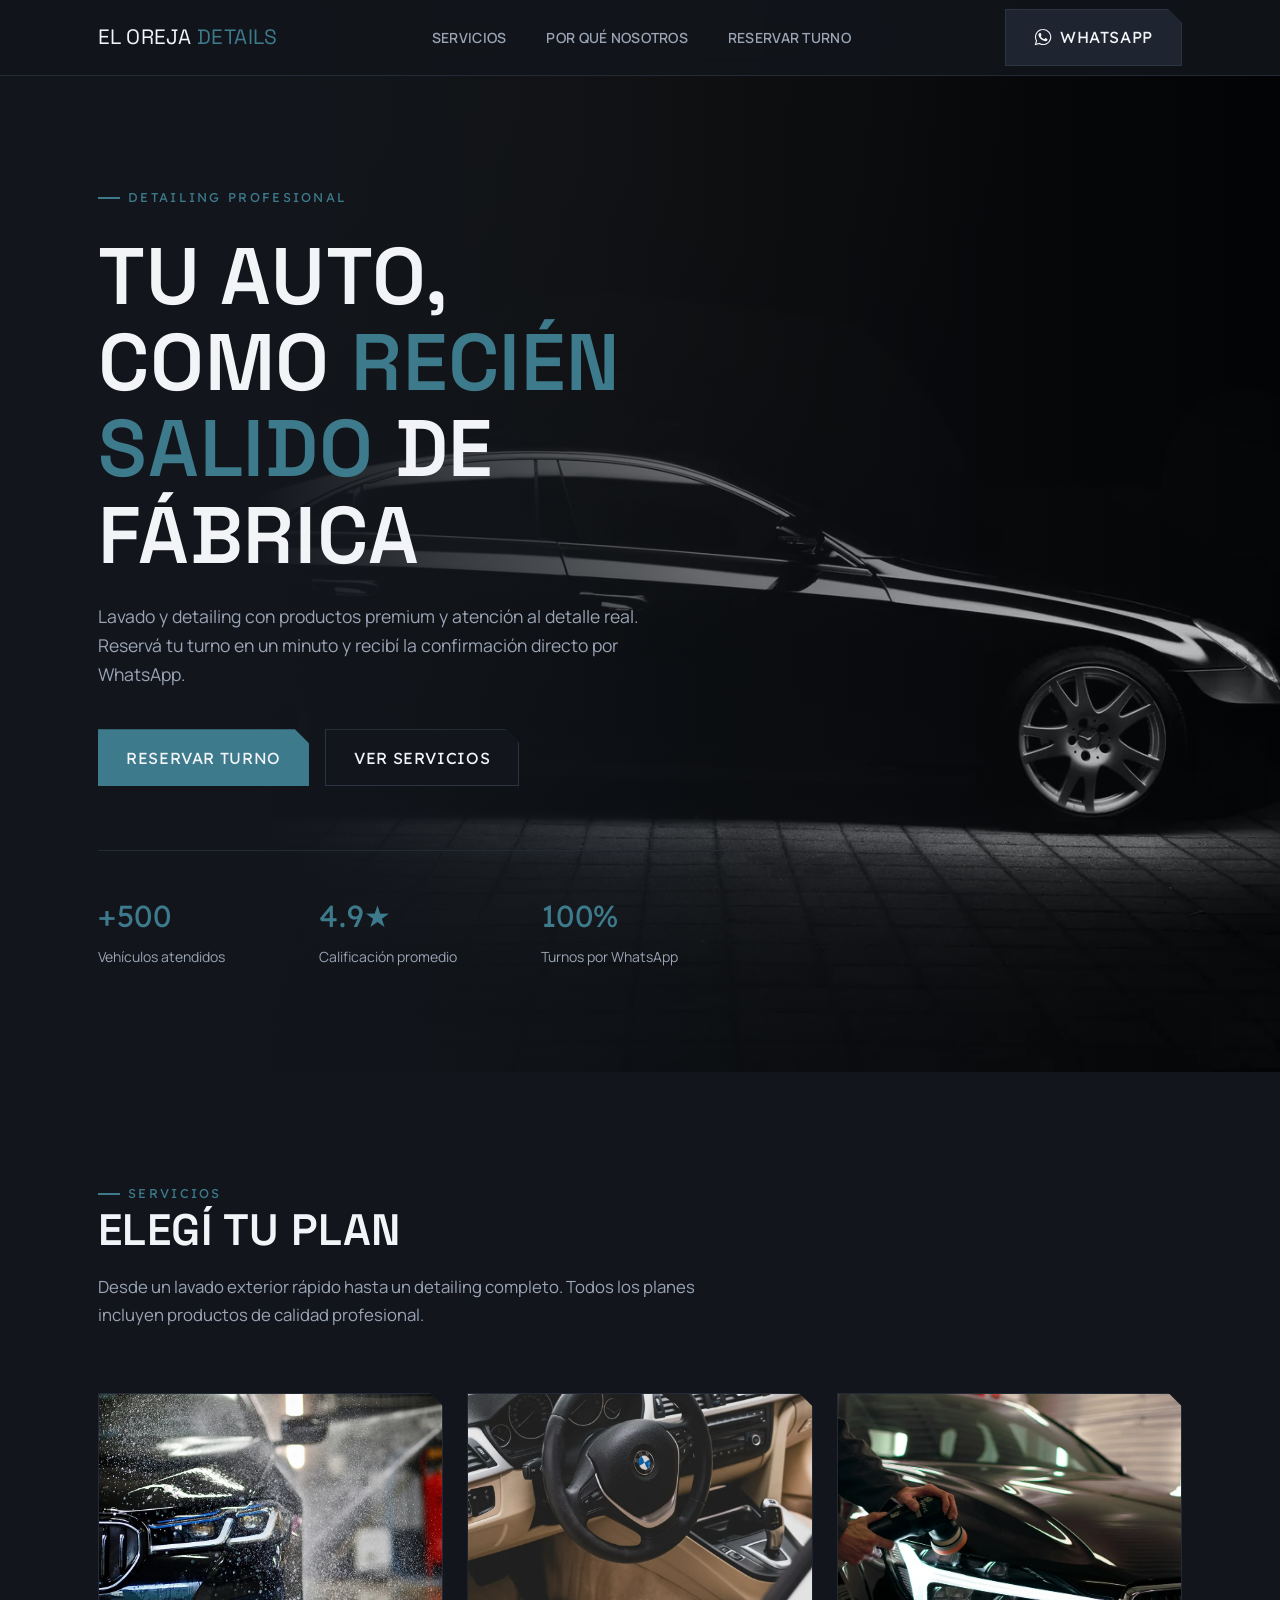
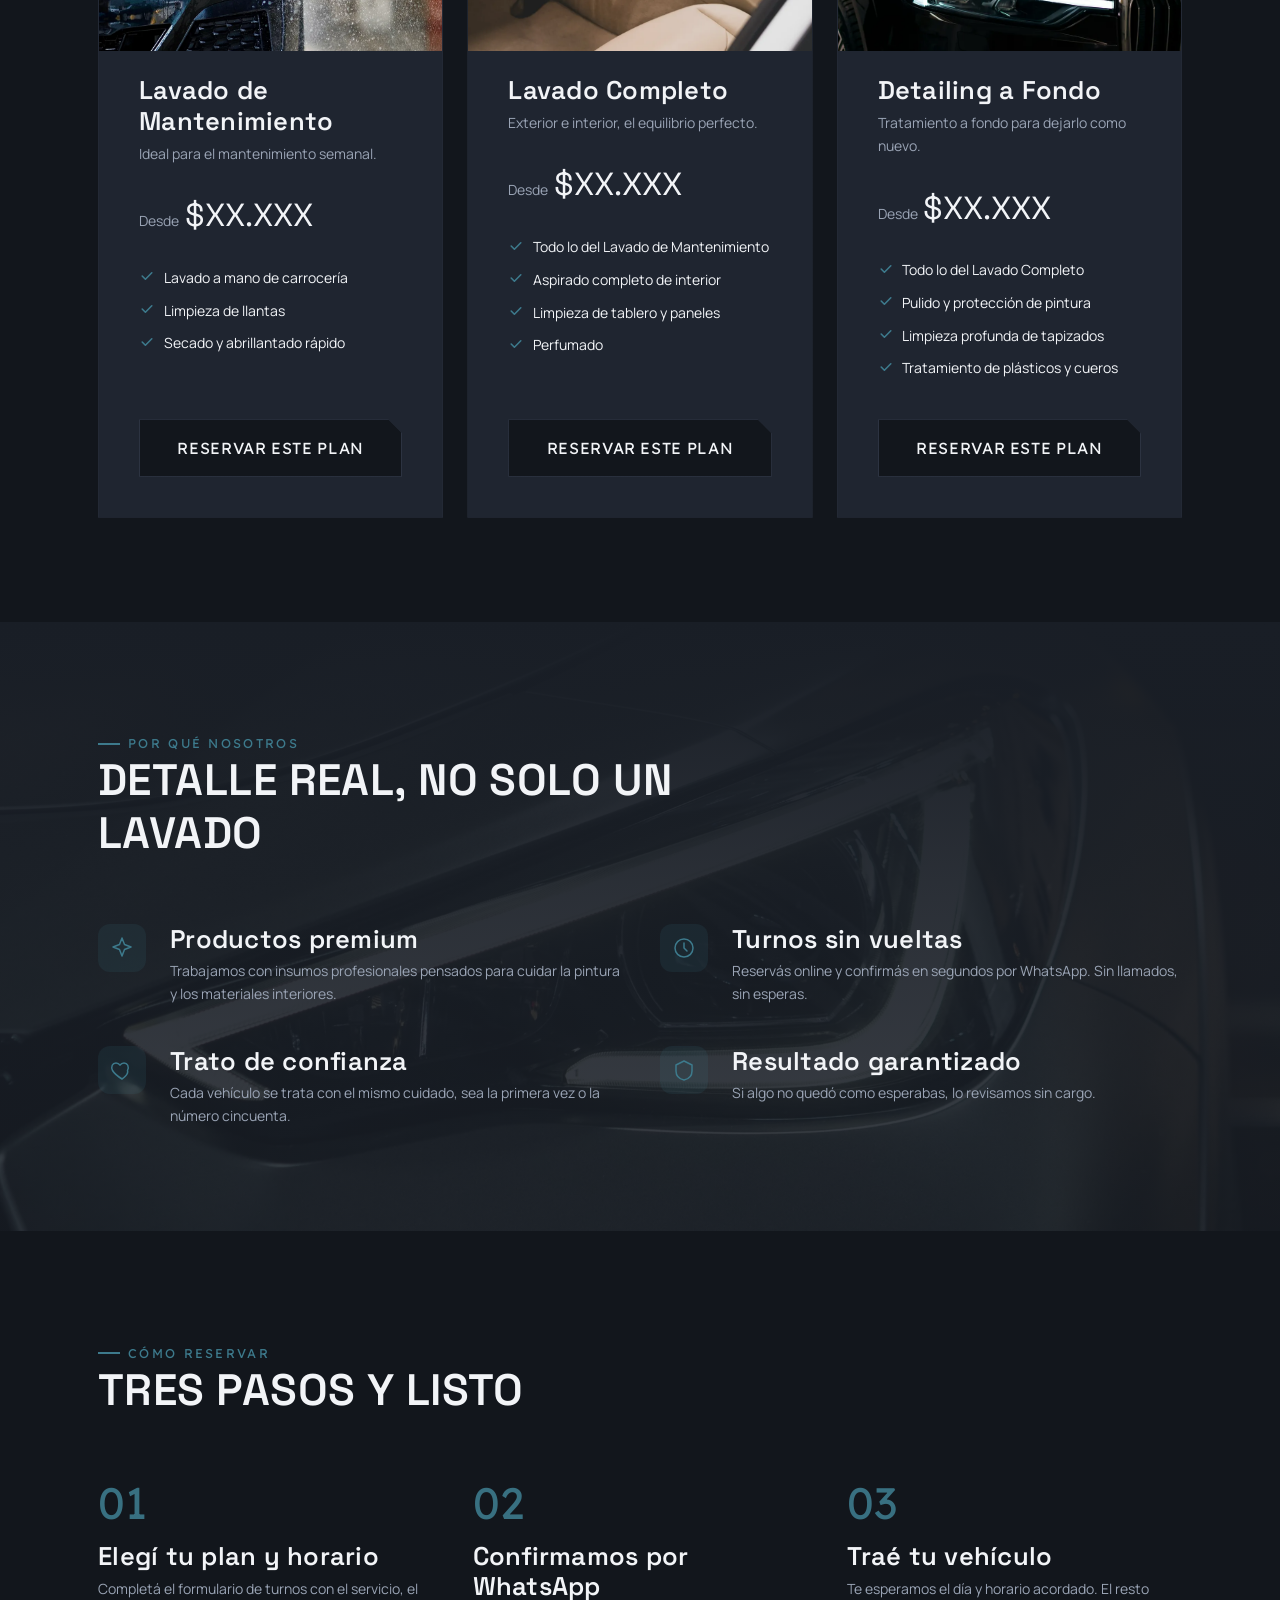
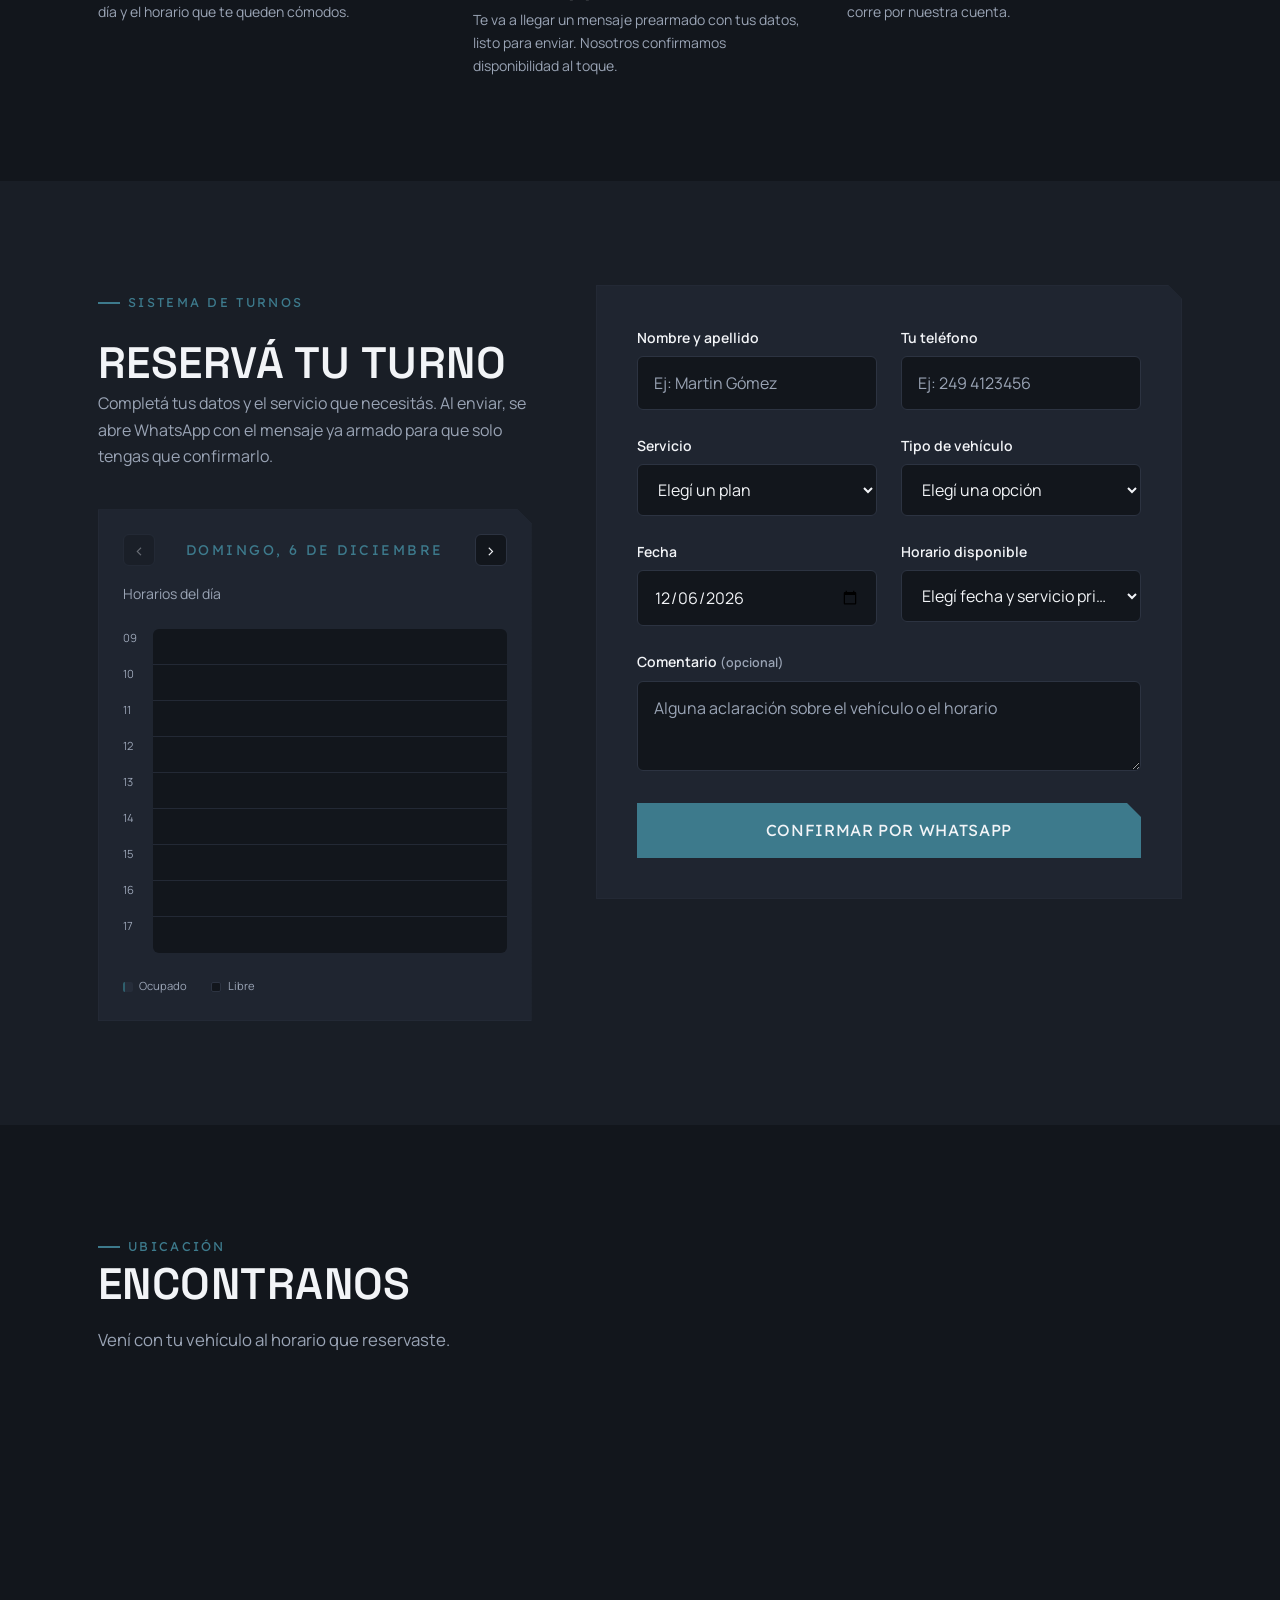
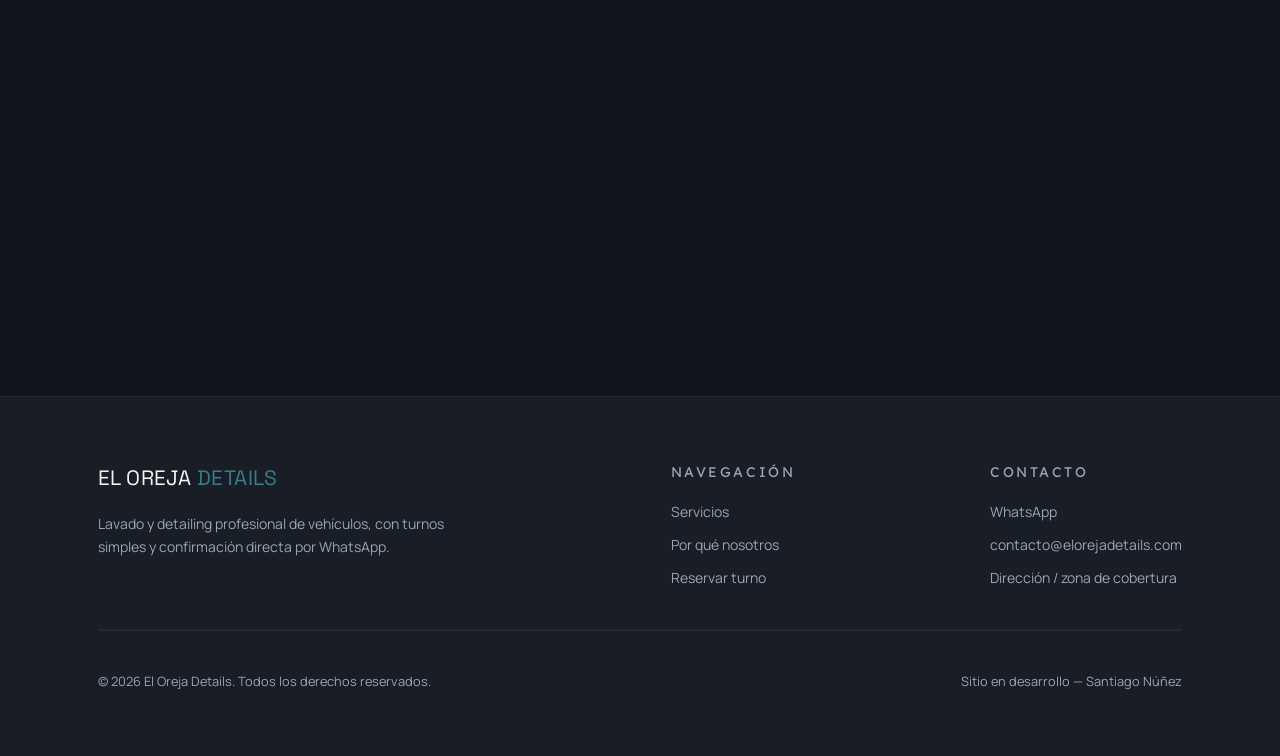
==== index.html @ 9436cc12 "Imágenes de WebP redimensionadas (15 MB -> 544 KB) y carga diferida" ====
<!DOCTYPE html>
<html lang="es-AR">
<head>
  <meta charset="UTF-8" />
  <meta name="viewport" content="width=device-width, initial-scale=1.0" />
  <title>El Oreja Details | Detailing y lavado de vehículos</title>
  <meta name="description" content="Lavado y detailing profesional de vehículos. Reservá tu turno online y confirmalo al instante por WhatsApp." />

  <!-- Tipografías: Space Grotesk (títulos), Manrope (texto) y Lexend (botones, etiquetas y números).
       Si las cambio, también tengo que actualizar las variables --font-* en css/01-variables.css -->
  <link rel="preconnect" href="https://fonts.googleapis.com" />
  <link rel="preconnect" href="https://fonts.gstatic.com" crossorigin />
  <link href="https://fonts.googleapis.com/css2?family=Space+Grotesk:wght@500;600;700&family=Manrope:wght@400;500;700;800&family=Lexend:wght@500;600;700&display=swap" rel="stylesheet" />
  <!--
    HOJAS DE ESTILO
    Cargadas en orden: variables -> reset -> base -> componentes ->
    secciones (en el mismo orden en que aparecen en el body) -> utilities.
    Si agregás una sección nueva, sumá su archivo antes de utilities.css.
  -->
  <link rel="stylesheet" href="css/01-variables.css" />
  <link rel="stylesheet" href="css/02-reset.css" />
  <link rel="stylesheet" href="css/03-base.css" />
  <link rel="stylesheet" href="css/04-components.css" />
  <link rel="stylesheet" href="css/05-header.css" />
  <link rel="stylesheet" href="css/06-hero.css" />
  <link rel="stylesheet" href="css/07-servicios.css" />
  <link rel="stylesheet" href="css/08-porque-nosotros.css" />
  <link rel="stylesheet" href="css/09-como-reservar.css" />
  <link rel="stylesheet" href="css/10-turnos.css" />
  <link rel="stylesheet" href="css/11-productos.css" />
  <link rel="stylesheet" href="css/12-footer.css" />
  <link rel="stylesheet" href="css/13-utilities.css" />
  <link rel="stylesheet" href="css/14-location.css" />
  <link rel="stylesheet" href="css/15-day-schedule.css">
</head>
<body>

  <!-- ======================= HEADER ======================= -->
  <header class="header">
    <div class="container header__inner">
      <a href="#" class="logo" aria-label="El Oreja Details, inicio">
        <span>EL OREJA</span><span class="logo__mark">DETAILS</span>
      </a>

      <nav class="nav" aria-label="Navegación principal">
        <ul class="nav__list">
          <li><a class="nav__link" href="#servicios">Servicios</a></li>
          <li><a class="nav__link" href="#porque-nosotros">Por qué nosotros</a></li>
          <li><a class="nav__link" href="#turnos">Reservar turno</a></li>
        </ul>
      </nav>

      <div class="header__actions">
        <!-- TODO: reemplazar 5490000000000 por el número real de WhatsApp del cliente, sin espacios ni signos -->
        <a class="btn btn--whatsapp" href="https://wa.me/5490000000000" target="_blank" rel="noopener">
          <svg viewBox="0 0 24 24" fill="none" aria-hidden="true"><path d="M17.5 14.4c-.3-.1-1.7-.8-2-1-.3-.1-.5-.1-.7.1-.2.3-.7 1-.9 1.2-.2.2-.3.2-.6.1-.3-.1-1.3-.5-2.4-1.5-.9-.8-1.5-1.8-1.7-2.1-.2-.3 0-.5.1-.6.1-.1.3-.3.4-.5.1-.1.2-.3.3-.4.1-.2 0-.4 0-.5-.1-.1-.7-1.6-.9-2.2-.2-.5-.5-.5-.7-.5h-.6c-.2 0-.5.1-.8.4-.3.3-1 1-1 2.4s1.1 2.8 1.2 3c.1.2 2.1 3.2 5.1 4.5.7.3 1.3.5 1.7.6.7.2 1.4.2 1.9.1.6-.1 1.7-.7 1.9-1.3.2-.7.2-1.2.2-1.3-.1-.1-.3-.2-.6-.3z" fill="currentColor"/><path d="M12 2a10 10 0 0 0-8.6 15L2 22l5.2-1.4A10 10 0 1 0 12 2z" stroke="currentColor" stroke-width="1.5"/></svg>
          <span class="btn__label">WhatsApp</span>
        </a>
      </div>
    </div>
  </header>

  <main>

    <!-- ======================= HERO ======================= -->
    <section class="hero">
      <img src="img/img-hero-2.webp" alt="" class="hero__bg" aria-hidden="true" fetchpriority="high" />
      <div class="hero__overlay" aria-hidden="true"></div>
      <div class="hero__sheen" aria-hidden="true"></div>
      <div class="container hero__inner">
        <div class="hero__content">
          <span class="eyebrow">Detailing profesional</span>
          <h1 class="hero__title">Tu auto,<br />como <span class="hero__title-accent">recién salido</span> de fábrica</h1>
          <p class="hero__subtitle">
            Lavado y detailing con productos premium y atención al detalle real.
            Reservá tu turno en un minuto y recibí la confirmación directo por WhatsApp.
          </p>
          <div class="hero__ctas">
            <a href="#turnos" class="btn btn--primary">Reservar turno</a>
            <a href="#servicios" class="btn btn--ghost">Ver servicios</a>
          </div>

          <div class="hero__stats">
            <div>
              <div class="hero__stat-value">+500</div>
              <div class="hero__stat-label">Vehículos atendidos</div>
            </div>
            <div>
              <div class="hero__stat-value">4.9★</div>
              <div class="hero__stat-label">Calificación promedio</div>
            </div>
            <div>
              <div class="hero__stat-value">100%</div>
              <div class="hero__stat-label">Turnos por WhatsApp</div>
            </div>
          </div>
        </div>
      </div>
    </section>

    <!-- ======================= SERVICIOS / PLANES ======================= -->
    <section id="servicios" class="section">
      <div class="container">
        <div class="section-header">
          <span class="eyebrow">Servicios</span>
          <h2>Elegí tu plan</h2>
          <p>Desde un lavado exterior rápido hasta un detailing completo. Todos los planes incluyen productos de calidad profesional.</p>
        </div>

        <div class="plans">

          <article class="card plan-card">
            <div class="plan-card__image">
            <img src="img/lavado-de-mantenimiento-2.webp" alt="Auto siendo lavado con hidrolavadora" loading="lazy" decoding="async" />
            </div>
            <h3 class="plan-card__name">Lavado de Mantenimiento</h3>
            <p class="plan-card__desc">Ideal para el mantenimiento semanal.</p>
            <div class="plan-card__price">
              <span class="plan-card__price-from">Desde</span>
              <span class="plan-card__price-value">$XX.XXX</span>
            </div>
            <ul class="plan-card__features">
              <li><svg viewBox="0 0 20 20" fill="none" aria-hidden="true"><path d="M4 10l4 4 8-8" stroke="currentColor" stroke-width="2" stroke-linecap="round" stroke-linejoin="round"/></svg>Lavado a mano de carrocería</li>
              <li><svg viewBox="0 0 20 20" fill="none" aria-hidden="true"><path d="M4 10l4 4 8-8" stroke="currentColor" stroke-width="2" stroke-linecap="round" stroke-linejoin="round"/></svg>Limpieza de llantas</li>
              <li><svg viewBox="0 0 20 20" fill="none" aria-hidden="true"><path d="M4 10l4 4 8-8" stroke="currentColor" stroke-width="2" stroke-linecap="round" stroke-linejoin="round"/></svg>Secado y abrillantado rápido</li>
            </ul>
            <a href="#turnos" class="btn btn--ghost btn--block">Reservar este plan</a>
          </article>

          <article class="card plan-card">
            <div class="plan-card__image">
            <img src="img/lavado-completo-2.webp" alt="Interior del vehículo limpio, volante y tablero" loading="lazy" decoding="async" />
            </div>
            <h3 class="plan-card__name">Lavado Completo</h3>
            <p class="plan-card__desc">Exterior e interior, el equilibrio perfecto.</p>
            <div class="plan-card__price">
              <span class="plan-card__price-from">Desde</span>
              <span class="plan-card__price-value">$XX.XXX</span>
            </div>
            <ul class="plan-card__features">
              <li><svg viewBox="0 0 20 20" fill="none" aria-hidden="true"><path d="M4 10l4 4 8-8" stroke="currentColor" stroke-width="2" stroke-linecap="round" stroke-linejoin="round"/></svg>Todo lo del Lavado de Mantenimiento</li>
              <li><svg viewBox="0 0 20 20" fill="none" aria-hidden="true"><path d="M4 10l4 4 8-8" stroke="currentColor" stroke-width="2" stroke-linecap="round" stroke-linejoin="round"/></svg>Aspirado completo de interior</li>
              <li><svg viewBox="0 0 20 20" fill="none" aria-hidden="true"><path d="M4 10l4 4 8-8" stroke="currentColor" stroke-width="2" stroke-linecap="round" stroke-linejoin="round"/></svg>Limpieza de tablero y paneles</li>
              <li><svg viewBox="0 0 20 20" fill="none" aria-hidden="true"><path d="M4 10l4 4 8-8" stroke="currentColor" stroke-width="2" stroke-linecap="round" stroke-linejoin="round"/></svg>Perfumado</li>
            </ul>
            <a href="#turnos" class="btn btn--ghost btn--block">Reservar este plan</a>
          </article>

          <article class="card plan-card">
            <div class="plan-card__image">
            <img src="img/lavado-a-fondo.webp" alt="Pulido profesional de faro y carrocería" loading="lazy" decoding="async" />            
            </div>
            <h3 class="plan-card__name">Detailing a Fondo</h3>
            <p class="plan-card__desc">Tratamiento a fondo para dejarlo como nuevo.</p>
            <div class="plan-card__price">
              <span class="plan-card__price-from">Desde</span>
              <span class="plan-card__price-value">$XX.XXX</span>
            </div>
            <ul class="plan-card__features">
              <li><svg viewBox="0 0 20 20" fill="none" aria-hidden="true"><path d="M4 10l4 4 8-8" stroke="currentColor" stroke-width="2" stroke-linecap="round" stroke-linejoin="round"/></svg>Todo lo del Lavado Completo</li>
              <li><svg viewBox="0 0 20 20" fill="none" aria-hidden="true"><path d="M4 10l4 4 8-8" stroke="currentColor" stroke-width="2" stroke-linecap="round" stroke-linejoin="round"/></svg>Pulido y protección de pintura</li>
              <li><svg viewBox="0 0 20 20" fill="none" aria-hidden="true"><path d="M4 10l4 4 8-8" stroke="currentColor" stroke-width="2" stroke-linecap="round" stroke-linejoin="round"/></svg>Limpieza profunda de tapizados</li>
              <li><svg viewBox="0 0 20 20" fill="none" aria-hidden="true"><path d="M4 10l4 4 8-8" stroke="currentColor" stroke-width="2" stroke-linecap="round" stroke-linejoin="round"/></svg>Tratamiento de plásticos y cueros</li>
            </ul>
            <a href="#turnos" class="btn btn--ghost btn--block">Reservar este plan</a>
          </article>

        </div>
      </div>
    </section>

    <!-- ======================= POR QUÉ NOSOTROS ======================= -->
    <section id="porque-nosotros" class="section section-bg-alt">
      <img src="img/faro-detalle.webp" alt="" class="why__bg" aria-hidden="true" loading="lazy" decoding="async" />
      <div class="why__overlay" aria-hidden="true"></div>
      <div class="container">
        <div class="section-header">
          <span class="eyebrow">Por qué nosotros</span>
          <h2>Detalle real, no solo un lavado</h2>
        </div>

        <div class="why">
          <div class="why-item">
            <div class="why-item__icon">
              <svg viewBox="0 0 24 24" fill="none" aria-hidden="true"><path d="M12 2l2.5 6.5L21 11l-6.5 2.5L12 20l-2.5-6.5L3 11l6.5-2.5L12 2z" stroke="currentColor" stroke-width="1.5" stroke-linejoin="round"/></svg>
            </div>
            <div>
              <h3 class="why-item__title">Productos premium</h3>
              <p class="why-item__desc">Trabajamos con insumos profesionales pensados para cuidar la pintura y los materiales interiores.</p>
            </div>
          </div>

          <div class="why-item">
            <div class="why-item__icon">
              <svg viewBox="0 0 24 24" fill="none" aria-hidden="true"><circle cx="12" cy="12" r="9" stroke="currentColor" stroke-width="1.5"/><path d="M12 7v5l3 3" stroke="currentColor" stroke-width="1.5" stroke-linecap="round"/></svg>
            </div>
            <div>
              <h3 class="why-item__title">Turnos sin vueltas</h3>
              <p class="why-item__desc">Reservás online y confirmás en segundos por WhatsApp. Sin llamados, sin esperas.</p>
            </div>
          </div>

          <div class="why-item">
            <div class="why-item__icon">
              <svg viewBox="0 0 24 24" fill="none" aria-hidden="true"><path d="M12 21s-7-4.35-9.5-8.5C.7 8.6 2.4 5 6 5c2 0 3.3 1.1 4 2.2C10.7 6.1 12 5 14 5c3.6 0 5.3 3.6 3.5 7.5C19 16.65 12 21 12 21z" stroke="currentColor" stroke-width="1.5" stroke-linejoin="round"/></svg>
            </div>
            <div>
              <h3 class="why-item__title">Trato de confianza</h3>
              <p class="why-item__desc">Cada vehículo se trata con el mismo cuidado, sea la primera vez o la número cincuenta.</p>
            </div>
          </div>

          <div class="why-item">
            <div class="why-item__icon">
              <svg viewBox="0 0 24 24" fill="none" aria-hidden="true"><path d="M4 7l8-4 8 4v6c0 5-3.5 8-8 9-4.5-1-8-4-8-9V7z" stroke="currentColor" stroke-width="1.5" stroke-linejoin="round"/></svg>
            </div>
            <div>
              <h3 class="why-item__title">Resultado garantizado</h3>
              <p class="why-item__desc">Si algo no quedó como esperabas, lo revisamos sin cargo.</p>
            </div>
          </div>
        </div>
      </div>
    </section>

    <!-- ======================= CÓMO RESERVAR ======================= -->
    <section class="section">
      <div class="container">
        <div class="section-header">
          <span class="eyebrow">Cómo reservar</span>
          <h2>Tres pasos y listo</h2>
        </div>

        <div class="steps">
          <div class="step">
            <div class="step__number">01</div>
            <h3 class="step__title">Elegí tu plan y horario</h3>
            <p class="step__desc">Completá el formulario de turnos con el servicio, el día y el horario que te queden cómodos.</p>
          </div>
          <div class="step">
            <div class="step__number">02</div>
            <h3 class="step__title">Confirmamos por WhatsApp</h3>
            <p class="step__desc">Te va a llegar un mensaje prearmado con tus datos, listo para enviar. Nosotros confirmamos disponibilidad al toque.</p>
          </div>
          <div class="step">
            <div class="step__number">03</div>
            <h3 class="step__title">Traé tu vehículo</h3>
            <p class="step__desc">Te esperamos el día y horario acordado. El resto corre por nuestra cuenta.</p>
          </div>
        </div>
      </div>
    </section>

    <!-- ======================= SISTEMA DE TURNOS ======================= -->
    <section id="turnos" class="section section-bg-alt">
      <div class="container booking">

        <div class="booking__intro">
          <span class="eyebrow">Sistema de turnos</span>
          <h2>Reservá tu turno</h2>
          <p>Completá tus datos y el servicio que necesitás. Al enviar, se abre WhatsApp con el mensaje ya armado para que solo tengas que confirmarlo.</p>

          <div class="day-schedule">
            <div class="day-schedule__header">
              <button type="button" class="day-schedule__nav" id="diaAnterior" aria-label="Día anterior"><</button>
              <span class="day-schedule__date" id="diaLabel">Elegí una fecha</span>
              <button type="button" class="day-schedule__nav" id="diaSiguiente" aria-label="Día siguiente">></button>
            </div>
            <p class="day-schedule__subtitle">Horarios del día</p>
            <div class="day-schedule__timeline">
              <div class="day-schedule__hours" id="horasLabels"></div>
              <div class="day-schedule__track" id="turnosTrack"></div>
            </div>
            <div class="day-schedule__legend">
              <span><i class="day-schedule__swatch day-schedule__swatch--busy"></i>Ocupado</span>
              <span><i class="day-schedule__swatch day-schedule__swatch--free"></i>Libre</span>
            </div>
          </div>
        </div>

        <!--
          FORMULARIO DE RESERVA
          La lógica está en js/turnos.js: cuando se envía, freno el submit normal,
          mando los datos al backend (POST /turnos) y, si sale bien, oculto el
          formulario y muestro el panel de "¡Turno reservado!" con el link de WhatsApp.
          Los horarios del <select> los cargo del backend según la fecha y el servicio.
          Ojo: las validaciones de acá (required, pattern) son solo una ayuda para el
          usuario; las que valen de verdad están en el backend.
        -->
        <form class="card booking-form" action="#" method="get">
          <div class="booking-form__row">
            <div class="field">
              <label for="nombre">Nombre y apellido</label>
              <input 
                type="text" 
                id="nombre" 
                name="nombre" 
                placeholder="Ej: Martin Gómez" 
                required />
            </div>
            <div class="field">
              <label for="telefono">Tu teléfono</label>
              <input
                type="tel"
                id="telefono"
                name="telefono"
                placeholder="Ej: 249 4123456"
                pattern="[0-9 ]{6,15}"
                title="Solo números (podés incluir espacios), entre 6 y 15 dígitos"
                required
                />
            </div>
          </div>

          <div class="booking-form__row">
            <div class="field">
              <label for="servicio">Servicio</label>
              <select id="servicio" name="servicio" required>
                <option value="" selected disabled>Elegí un plan</option>
                <option value="Lavado de Mantenimiento">Lavado de Mantenimiento</option>
                <option value="Lavado Completo">Lavado Completo</option>
                <option value="Detailing a Fondo">Detailing a Fondo</option>
              </select>
            </div>
            <div class="field">
              <label for="vehiculo">Tipo de vehículo</label>
              <select id="vehiculo" name="vehiculo" required>
                <option value="" selected disabled>Elegí una opción</option>
                <option value="Auto">Auto</option>
                <option value="Camioneta / SUV">Camioneta / SUV</option>
                <option value="Moto">Moto</option>
              </select>
            </div>
          </div>

          <div class="booking-form__row">
            <div class="field">
              <label for="fecha">Fecha</label>
              <input type="date" id="fecha" name="fecha" required />
            </div>
            <div class="field">
              <label for="hora">Horario disponible</label>
              <select name="hora" id="hora" required>
                <option value="" selected disabled>Elegí fecha y servicio primero</option>
              </select>
            </div>
          </div>

          <div class="field">
            <label for="comentario">Comentario <span class="hint">(opcional)</span></label>
            <textarea id="comentario" name="comentario" maxlength="300" placeholder="Alguna aclaración sobre el vehículo o el horario"></textarea>
          </div>

          <!-- Mensaje de error del formulario (lo muestra js/turnos.js). role="alert": los lectores de pantalla lo anuncian -->
          <p class="booking-form__error" id="formError" role="alert" hidden></p>

          <button type="submit" class="btn btn--primary btn--block booking-form__submit">
            Confirmar por WhatsApp
          </button>
        </form>

        <!-- Panel que reemplaza al formulario después de reservar (se muestra desde js/turnos.js) -->
        <div class="card booking-exito" id="reservaExito" hidden>
          <h3 class="booking-exito__titulo" id="reservaExitoTitulo" tabindex="-1">¡Turno reservado!</h3>
          <p class="booking-exito__resumen" id="reservaResumen"></p>
          <p>Último paso: enviá el mensaje por WhatsApp. Ahí también te queda guardado el link para ver o cancelar tu turno.</p>
          <div class="booking-exito__acciones">
            <a href="#" class="btn btn--primary btn--block" id="btnIrWhatsapp">Enviar por WhatsApp</a>
            <a href="#" class="btn btn--ghost btn--block" id="btnVerTurno" target="_blank" rel="noopener">Ver o cancelar mi turno</a>
          </div>
          <button type="button" class="booking-exito__otro" id="btnOtroTurno">Reservar otro turno</button>
        </div>

      </div>
    </section>

    <!-- ======================= UBICACIÓN ======================= -->
    <section class="section location">
      <div class="container">
        <div class="section-header">
          <span class="eyebrow">Ubicación</span>
          <h2>Encontranos</h2>
          <p>Vení con tu vehículo al horario que reservaste.</p>
        </div>

        <div class="location__map">
          <!-- TODO: reemplazar por la dirección real del lavadero de Santi -->
          <iframe
            src="https://www.google.com/maps?q=Tandil,Buenos+Aires,Argentina&output=embed"
            width="100%"
            height="100%"
            style="border:0;"
            allowfullscreen=""
            loading="lazy"
            referrerpolicy="no-referrer-when-downgrade"
            title="Ubicación de El Oreja Details"
          ></iframe>
        </div>
      </div>
    </section>
    <!-- ======================= PRODUCTOS (A FUTURO) =======================
    Sección lista para activar cuando se sume la venta de productos.
    Para habilitarla: descomentar el bloque de abajo y agregar su link a
    css/11-productos.css en el <head> (ya está creado y listo).

    <section id="productos" class="section">
      <div class="container">
        <div class="section-header">
          <span class="eyebrow">Productos</span>
          <h2>Llevate el cuidado a casa</h2>
          <p>Productos de detailing profesional para mantener tu vehículo entre visita y visita.</p>
        </div>
        <div class="products">
          <article class="card product-card">
            <div class="product-card__image">Imagen del producto</div>
            <h3 class="product-card__name">Nombre del producto</h3>
            <p class="product-card__price">$X.XXX</p>
          </article>
        </div>
      </div>
    </section>

  </main>

  <!-- ======================= FOOTER ======================= -->
  <footer class="footer">
    <div class="container">
      <div class="footer__top">
        <div class="footer__brand">
          <div class="logo"><span>EL OREJA</span><span class="logo__mark">DETAILS</span></div>
          <p>Lavado y detailing profesional de vehículos, con turnos simples y confirmación directa por WhatsApp.</p>
        </div>

        <div>
          <div class="footer__col-title">Navegación</div>
          <div class="footer__links">
            <a href="#servicios">Servicios</a>
            <a href="#porque-nosotros">Por qué nosotros</a>
            <a href="#turnos">Reservar turno</a>
          </div>
        </div>

        <div>
          <div class="footer__col-title">Contacto</div>
          <div class="footer__links">
            <!-- TODO: completar con los datos reales del cliente -->
            <a href="https://wa.me/5490000000000" target="_blank" rel="noopener">WhatsApp</a>
            <a href="mailto:contacto@elorejadetails.com">contacto@elorejadetails.com</a>
            <a href="#">Dirección / zona de cobertura</a>
          </div>
        </div>
      </div>

      <hr class="divider" />

      <div class="footer__bottom">
        <span>&copy; 2026 El Oreja Details. Todos los derechos reservados.</span>
        <span>Sitio en desarrollo — Santiago Núñez</span>
      </div>
    </div>
  </footer>

    <script src="js/turnos.js"></script>

</body>
</html>
---- css/01-variables.css ----
/* ==========================================================================
   VARIABLES.CSS
   Design tokens del sitio. Todo el color, tipografía y espaciado sale de acá.
   ¿Llegó la paleta / logo del cliente? Reemplazá los valores de esta sección
   "COLORES" y el resto del sitio se actualiza solo. No hace falta tocar
   ningún otro archivo.
   ========================================================================== */

:root {

  /* --------------------------------------------------------------------
     COLORES
     Paleta provisoria "taller nocturno": grafito oscuro + ámbar (luz de
     trabajo del detailer). Reemplazar por la paleta real del cliente.
     -------------------------------------------------------------------- */

  /* Fondos */
  --color-bg: #12161c;             /* fondo principal */
  --color-bg-alt: #191e26;         /* fondo de secciones alternadas */
  --color-surface: #1f2530;        /* tarjetas, formulario */
  --color-surface-hover: #262d3a;

  /* Bordes y líneas */
  --color-border: #2c3341;
  --color-border-soft: #232935;

  /* Texto */
  --color-text: #f2f4f7;           /* texto principal sobre fondo oscuro */
  --color-text-muted: #9aa4b5;     /* texto secundario */
  --color-text-on-accent: #f2f4f7; /* texto claro sobre el nuevo acento azulado */

    /* Acento (color de marca provisorio — el protagonista) */
  --color-accent: #3d7a8c;
  --color-accent-hover: #4f97ab;
  --color-accent-dim: #2f5f6d;
  --color-accent-soft: rgba(61, 122, 140, 0.12);
  --color-accent-soft-strong: rgba(61, 122, 140, 0.22);

  /* Utilidad */
  --color-success: #4caf6d;
  --color-error: #e5806f;
  --color-error-soft: rgba(229, 128, 111, 0.1);
  --color-focus: #6fb8ff;

  /* --------------------------------------------------------------------
     TIPOGRAFÍA
     Display: condensada, con carácter de chapa automotriz (títulos).
     Body: sans humanista, legible en texto largo.
     Utility: para etiquetas / números / "eyebrows".
     -------------------------------------------------------------------- */
  --font-display: 'Space Grotesk', 'Arial Narrow', sans-serif;
  --font-body: 'Manrope', -apple-system, BlinkMacSystemFont, sans-serif;
  --font-utility: 'Lexend', var(--font-display);

  --fs-hero: clamp(2.6rem, 6vw + 1rem, 5rem);
  --fs-h2: clamp(1.9rem, 3vw + 1rem, 2.75rem);
  --fs-h3: clamp(1.25rem, 1.2vw + 1rem, 1.6rem);
  --fs-body: 1rem;
  --fs-small: 0.875rem;
  --fs-eyebrow: 0.8rem;

  --lh-tight: 1.08;
  --lh-heading: 1.2;
  --lh-body: 1.65;

  --ls-eyebrow: 0.18em;
  --ls-display: 0.01em;

  /* --------------------------------------------------------------------
     ESPACIADO / LAYOUT
     -------------------------------------------------------------------- */
  --space-xs: 0.5rem;
  --space-sm: 1rem;
  --space-md: 1.5rem;
  --space-lg: 2.5rem;
  --space-xl: 4rem;
  --space-2xl: 6.5rem;

  --content-width: 1180px;
  --content-padding: clamp(1.25rem, 4vw, 3rem);

  --radius-sm: 6px;
  --radius-md: 12px;
  --radius-lg: 20px;
  --radius-pill: 999px;
  --clip-chamfer: polygon(0 0, calc(100% - 14px) 0, 100% 14px, 100% 100%, 0 100%);

  /* --------------------------------------------------------------------
     EFECTOS
     -------------------------------------------------------------------- */
  --shadow-sm: 0 2px 8px rgba(0, 0, 0, 0.25);
  --shadow-md: 0 12px 32px rgba(0, 0, 0, 0.35);
  --shadow-accent: 0 8px 24px rgba(61, 122, 140, 0.25);
  
  --transition-fast: 160ms ease;
  --transition-base: 260ms ease;

  --header-height: 76px;
}
---- css/03-base.css ----
/* ==========================================================================
   BASE.CSS
   Estilos base de tipografía y elementos comunes (aplican a todo el sitio).
   ========================================================================== */

body {
  background-color: var(--color-bg);
  color: var(--color-text);
  font-family: var(--font-body);
  font-size: var(--fs-body);
  line-height: var(--lh-body);
  -webkit-font-smoothing: antialiased;
}

h1,
h2,
h3,
h4 {
  font-family: var(--font-display);
  font-weight: 600;
  line-height: var(--lh-heading);
  letter-spacing: var(--ls-display);
  color: var(--color-text);
}

h1 {
  font-size: var(--fs-hero);
  line-height: var(--lh-tight);
  text-transform: uppercase;
}

h2 {
  font-size: var(--fs-h2);
  text-transform: uppercase;
}

h3 {
  font-size: var(--fs-h3);
}

p {
  color: var(--color-text-muted);
}

strong {
  color: var(--color-text);
  font-weight: 700;
}

/* Etiqueta corta en mayúsculas que antecede a los títulos de sección
   (ej. "SERVICIOS" arriba de "Elegí tu plan"). Usa la fuente utility. */
.eyebrow {
  display: inline-flex;
  align-items: center;
  gap: var(--space-xs);
  font-family: var(--font-utility);
  font-size: var(--fs-eyebrow);
  letter-spacing: var(--ls-eyebrow);
  color: var(--color-accent);
  text-transform: uppercase;
}

.eyebrow::before {
  content: '';
  width: 22px;
  height: 2px;
  background: var(--color-accent);
  display: inline-block;
}

/* Contenedor centrado, ancho máximo consistente en todas las secciones */
.container {
  width: 100%;
  max-width: var(--content-width);
  margin-inline: auto;
  padding-inline: var(--content-padding);
}

/* Ritmo vertical estándar entre secciones */
.section {
  padding-block: var(--space-2xl);
}

.section-bg-alt {
  background-color: var(--color-bg-alt);
}

.section-header {
  max-width: 640px;
  margin-bottom: var(--space-xl);
}

.section-header p {
  margin-top: var(--space-sm);
  font-size: 1.05rem;
}
---- css/04-components.css ----
/* ==========================================================================
   COMPONENTS.CSS
   Piezas reutilizables en varias secciones: botones, tarjetas, badges,
   campos de formulario. Si el proyecto crece, los nuevos componentes
   genéricos van acá (no en el CSS de una sección puntual).
   ========================================================================== */

/* ---------- Botones ---------- */

.btn {
  display: inline-flex;
  align-items: center;
  justify-content: center;
  gap: var(--space-xs);
  padding: 0.9rem 1.75rem;
  clip-path: var(--clip-chamfer);
  font-family: var(--font-utility);
  font-size: 1rem;
  letter-spacing: 0.04em;
  text-transform: uppercase;
  white-space: nowrap;
  transition: transform var(--transition-fast), box-shadow var(--transition-fast),
    background-color var(--transition-fast), border-color var(--transition-fast);
}

.btn:active {
  transform: translateY(1px);
}

.btn--primary {
  background-color: var(--color-accent);
  color: var(--color-text-on-accent);
}

.btn--primary:hover {
  background-color: var(--color-accent-hover);
}

.btn--ghost {
  background:
    linear-gradient(var(--color-bg), var(--color-bg)) padding-box,
    linear-gradient(var(--color-border), var(--color-border)) border-box;
  color: var(--color-text);
  border: 1px solid transparent;
}

.btn--ghost:hover {
  background:
    linear-gradient(var(--color-bg), var(--color-bg)) padding-box,
    linear-gradient(var(--color-accent), var(--color-accent)) border-box;
  color: var(--color-accent);
}

.btn--block {
  width: 100%;
}

.btn--whatsapp {
  background:
    linear-gradient(var(--color-surface), var(--color-surface)) padding-box,
    linear-gradient(var(--color-border), var(--color-border)) border-box;
  color: var(--color-text);
  border: 1px solid transparent;
}

.btn--whatsapp:hover {
  background:
    linear-gradient(var(--color-surface), var(--color-surface)) padding-box,
    linear-gradient(var(--color-accent), var(--color-accent)) border-box;
}

.btn--whatsapp svg {
  width: 18px;
  height: 18px;
  flex-shrink: 0;
}

/* ---------- Tarjeta base ---------- */

.card {
  background:
    linear-gradient(var(--color-surface), var(--color-surface)) padding-box,
    linear-gradient(var(--color-border-soft), var(--color-border-soft)) border-box;
  border: 1px solid transparent;
  clip-path: var(--clip-chamfer);
  padding: var(--space-lg);
  transition: background var(--transition-base);
}

/* ---------- Badge / chip pequeño ---------- */

.badge {
  display: inline-flex;
  align-items: center;
  gap: 0.4rem;
  padding: 0.35rem 0.8rem;
  border-radius: var(--radius-pill);
  background-color: var(--color-accent-soft);
  color: var(--color-accent);
  font-size: var(--fs-small);
  font-weight: 600;
}

/* ---------- Campos de formulario ---------- */

.field {
  display: flex;
  flex-direction: column;
  gap: 0.45rem;
  min-width: 0;
}

.field label {
  font-size: var(--fs-small);
  font-weight: 600;
  color: var(--color-text);
}

.field .hint {
  font-size: 0.78rem;
  color: var(--color-text-muted);
}

.field input,
.field select,
.field textarea {
  background-color: var(--color-bg);
  border: 1px solid var(--color-border);
  border-radius: var(--radius-sm);
  padding: 0.8rem 1rem;
  color: var(--color-text);
  transition: border-color var(--transition-fast);
}

.field select {
  white-space: nowrap;
  overflow: hidden;
  text-overflow: ellipsis;
}

.field input::placeholder,
.field textarea::placeholder {
  color: var(--color-text-muted);
}

.field input:hover,
.field select:hover,
.field textarea:hover {
  border-color: var(--color-accent-dim);
}

.field input:focus,
.field select:focus,
.field textarea:focus {
  border-color: var(--color-accent);
}

.field textarea {
  resize: vertical;
  min-height: 90px;
}
---- css/05-header.css ----
/* ==========================================================================
   HEADER.CSS
   Barra de navegación fija superior.
   ========================================================================== */

.header {
  position: fixed;
  inset-inline: 0;
  top: 0;
  z-index: 100;
  height: var(--header-height);
  display: flex;
  align-items: center;
  background-color: rgba(18, 22, 28, 0.85);
  backdrop-filter: blur(10px);
  border-bottom: 1px solid var(--color-border-soft);
}

.header__inner {
  width: 100%;
  display: flex;
  align-items: center;
  justify-content: space-between;
  gap: var(--space-md);
}

/* Logo textual — reemplazar por <img> cuando llegue el logo del cliente */
.logo {
  display: flex;
  align-items: baseline;
  gap: 0.35rem;
  font-family: var(--font-display);
  font-size: 1.3rem;
  letter-spacing: 0.02em;
  text-transform: uppercase;
}

.logo__mark {
  color: var(--color-accent);
}

.nav {
  display: none;
}

.nav__list {
  display: flex;
  align-items: center;
  gap: var(--space-lg);
}

.nav__link {
  font-size: var(--fs-small);
  font-weight: 600;
  letter-spacing: 0.02em;
  text-transform: uppercase;
  color: var(--color-text-muted);
  transition: color var(--transition-fast);
}

.nav__link:hover {
  color: var(--color-text);
}

.header__actions {
  display: flex;
  align-items: center;
  gap: var(--space-sm);
}

/* En mobile ocultamos el texto del botón de WhatsApp del header y dejamos
   sólo el ícono, para no competir con el CTA principal del hero */
.header__actions .btn--whatsapp .btn__label {
  display: none;
}

@media (min-width: 860px) {
  .nav {
    display: block;
  }

  .header__actions .btn--whatsapp .btn__label {
    display: inline;
  }
}
---- css/06-hero.css ----
/* ==========================================================================
   HERO.CSS
   Sección de apertura. Elemento de firma: un barrido de luz diagonal muy
   sutil que cruza el fondo, evocando el reflejo de luz sobre una carrocería
   recién detallada. Es puramente decorativo (aria-hidden) y respeta
   prefers-reduced-motion (ver utilities.css).
   ========================================================================== */

.hero {
  position: relative;
  padding-top: calc(var(--header-height) + var(--space-2xl));
  padding-bottom: var(--space-2xl);
  overflow: hidden;
  background-color: var(--color-bg);
}

.hero__bg {
  position: absolute;
  inset: 0;
  z-index: 0;
  width: 100%;
  height: 100%;
  object-fit: cover;
  object-position: center;
}

@media (max-width: 700px) {
  .hero__bg {
    object-position: center 30%;
  }
}

.hero__overlay {
  position: absolute;
  inset: 0;
  z-index: 1;
  pointer-events: none;
  background:
    linear-gradient(90deg, var(--color-bg) 20%, rgba(18, 22, 28, 0.6) 55%, rgba(18, 22, 28, 0.15) 100%),
    radial-gradient(ellipse at 15% 0%, rgba(232, 163, 61, 0.10), transparent 55%);
}

/* Barrido de luz — elemento de firma del diseño */
.hero__sheen {
  position: absolute;
  inset: 0;
  z-index: 2;
  pointer-events: none;
  background: linear-gradient(
    115deg,
    transparent 40%,
    rgba(232, 163, 61, 0.06) 48%,
    rgba(242, 177, 88, 0.1) 50%,
    rgba(232, 163, 61, 0.06) 52%,
    transparent 60%
  );
  background-size: 300% 300%;
  animation: sheen-move 9s ease-in-out infinite;
}

@keyframes sheen-move {
  0% {
    background-position: 100% 0%;
  }
  50% {
    background-position: 0% 100%;
  }
  100% {
    background-position: 100% 0%;
  }
}

.hero__inner {
  position: relative;
  z-index: 3;
  display: grid;
  gap: var(--space-xl);
  align-items: center;
}

.hero__content {
  max-width: 640px;
}

.hero__content .eyebrow {
  margin-bottom: var(--space-md);
}

.hero__title {
  margin-bottom: var(--space-md);
}

.hero__title .hero__title-accent {
  color: var(--color-accent);
}

.hero__subtitle {
  font-size: 1.1rem;
  max-width: 52ch;
  margin-bottom: var(--space-lg);
}

.hero__ctas {
  display: flex;
  flex-wrap: wrap;
  gap: var(--space-sm);
  margin-bottom: var(--space-xl);
}

.hero__stats {
  display: grid;
  grid-template-columns: repeat(3, 1fr);
  gap: var(--space-md);
  border-top: 1px solid var(--color-border-soft);
  padding-top: var(--space-lg);
}

.hero__stat-value {
  font-family: var(--font-utility);
  font-size: 1.9rem;
  color: var(--color-accent);
  letter-spacing: 0.02em;
}

.hero__stat-label {
  font-size: var(--fs-small);
  color: var(--color-text-muted);
  margin-top: 0.2rem;
}

@media (max-width: 480px) {
  .hero__stats {
    grid-template-columns: 1fr;
    gap: var(--space-sm);
  }
}

@media (max-width: 700px) {
  .hero {
    background-position: center 50%;
  }
}
---- css/07-servicios.css ----
/* ==========================================================================
   SERVICIOS.CSS
   Grilla de planes de lavado / detailing.
   ========================================================================== */

.plans {
  display: grid;
  gap: var(--space-md);
  grid-template-columns: 1fr;
}

.plan-card {
  display: flex;
  flex-direction: column;
  position: relative;
  transition: transform var(--transition-fast), background var(--transition-fast);
}

.plan-card:hover {
  transform: translateY(-2px);
  background:
    linear-gradient(var(--color-surface), var(--color-surface)) padding-box,
    linear-gradient(var(--color-accent-dim), var(--color-accent-dim)) border-box;
}

.plan-card__name {
  margin-bottom: 0.35rem;
}

.plan-card__desc {
  font-size: var(--fs-small);
  margin-bottom: var(--space-md);
}

.plan-card__price {
  display: flex;
  align-items: baseline;
  gap: 0.35rem;
  margin-bottom: var(--space-md);
  font-family: var(--font-display);
}

.plan-card__price-from {
  font-size: var(--fs-small);
  color: var(--color-text-muted);
  font-family: var(--font-body);
}

.plan-card__price-value {
  font-size: 2rem;
  color: var(--color-text);
}

.plan-card__features {
  display: flex;
  flex-direction: column;
  gap: 0.6rem;
  margin-bottom: var(--space-lg);
  flex-grow: 1;
}

.plan-card__features li {
  display: flex;
  align-items: flex-start;
  gap: 0.55rem;
  font-size: var(--fs-small);
  color: var(--color-text);
}

.plan-card__features svg {
  width: 16px;
  height: 16px;
  flex-shrink: 0;
  margin-top: 0.15rem;
  color: var(--color-accent);
}

@media (min-width: 700px) {
  .plans {
    grid-template-columns: repeat(2, 1fr);
  }
}

@media (min-width: 1000px) {
  .plans {
    grid-template-columns: repeat(3, 1fr);
  }
}
 .plan-card__image {
  aspect-ratio: 4 / 3;
  overflow: hidden;
  margin-bottom: var(--space-md);
  margin-inline: calc(var(--space-lg) * -1);
  margin-top: calc(var(--space-lg) * -1);
  width: calc(100% + var(--space-lg) * 2);
 }

 .plan-card__image img {
  width: 100%;
  height: 100%;
  object-fit: cover;
 }
---- css/08-porque-nosotros.css ----
/* ==========================================================================
   PORQUE-NOSOTROS.CSS
   Bloques de diferenciales del negocio.
   ========================================================================== */
#porque-nosotros {
  position: relative;
  overflow: hidden;
}

.why__bg {
  position: absolute;
  inset: 0;
  width: 100%;
  height: 100%;
  object-fit: cover;
  z-index: 0;
}

.why__overlay {
  position: absolute;
  inset: 0;
  z-index: 1;
  pointer-events: none;
  background: linear-gradient(180deg, var(--color-bg-alt) 0%, rgba(25, 30, 38, 0.92) 45%, rgba(25, 30, 38, 0.85) 100%);
}

#porque-nosotros .container {
  position: relative;
  z-index: 2;
}

.why {
  display: grid;
  gap: var(--space-lg);
  grid-template-columns: 1fr;
}

.why-item {
  display: flex;
  gap: var(--space-md);
}

.why-item__icon {
  flex-shrink: 0;
  width: 48px;
  height: 48px;
  display: flex;
  align-items: center;
  justify-content: center;
  border-radius: var(--radius-md);
  background-color: var(--color-accent-soft);
  color: var(--color-accent);
}

.why-item__icon svg {
  width: 24px;
  height: 24px;
}

.why-item__title {
  margin-bottom: 0.3rem;
}

.why-item__desc {
  font-size: var(--fs-small);
}

@media (min-width: 700px) {
  .why {
    grid-template-columns: repeat(2, 1fr);
  }
}
---- css/09-como-reservar.css ----
/* ==========================================================================
   COMO-RESERVAR.CSS
   Mini-proceso de 3 pasos previo al formulario de turnos. Acá los
   marcadores numerados (01/02/03) sí tienen sentido: describen una
   secuencia real que la persona tiene que seguir.
   ========================================================================== */

.steps {
  display: grid;
  gap: var(--space-lg);
  grid-template-columns: 1fr;
  counter-reset: step;
}

.step {
  position: relative;
  padding-left: 0;
}

.step__number {
  font-family: var(--font-utility);
  font-size: 2.75rem;
  color: var(--color-accent);
  line-height: 1;
  margin-bottom: var(--space-sm);
  opacity: 0.9;
}

.step__title {
  margin-bottom: 0.35rem;
}

.step__desc {
  font-size: var(--fs-small);
}

@media (min-width: 700px) {
  .steps {
    grid-template-columns: repeat(3, 1fr);
  }

  /* Línea conectora entre pasos, sólo en desktop */
  .step:not(:last-child)::after {
    content: '';
    position: absolute;
    top: 22px;
    left: calc(100% + var(--space-lg) / 2);
    width: var(--space-lg);
    height: 1px;
    background: var(--color-border);
    display: none;
  }

  .steps {
    position: relative;
  }
}
---- css/10-turnos.css ----
/* ==========================================================================
   TURNOS.CSS
   Sección de reservas: el formulario, el recuadro de errores y el panel
   que aparece después de reservar. El calendario visual de la izquierda
   tiene su propio archivo (15-day-schedule.css).
   ========================================================================== */

.booking {
  display: grid;
  gap: var(--space-xl);
  align-items: start;
}

.booking__intro {
  max-width: 480px;
  min-width: 0;
}

.booking__intro .eyebrow {
  margin-bottom: var(--space-md);
}

.booking__intro p {
  margin-bottom: var(--space-md);
}

.booking__note {
  display: flex;
  gap: 0.6rem;
  align-items: flex-start;
  padding: var(--space-md);
  background:
    linear-gradient(var(--color-surface), var(--color-surface)) padding-box,
    linear-gradient(var(--color-border-soft), var(--color-border-soft)) border-box;
  border: 1px solid transparent;
  clip-path: var(--clip-chamfer);
  margin-top: var(--space-lg);
}

.booking__note svg {
  width: 20px;
  height: 20px;
  color: var(--color-accent);
  flex-shrink: 0;
  margin-top: 0.1rem;
}

.booking__note p {
  font-size: var(--fs-small);
  margin: 0;
  min-width: 0;
}

.booking-form {
  display: grid;
  gap: var(--space-md);
  min-width: 0;
}

.booking-form__row {
  display: grid;
  gap: var(--space-md);
  grid-template-columns: 1fr;
  min-width: 0;
}

/* El atributo hidden pone display: none, pero cualquier regla de CSS con display
   (como el display: grid de arriba) le gana. Esto lo vuelve a hacer valer. */
.booking-form[hidden],
.booking-exito[hidden] {
  display: none;
}

/* Panel que aparece después de reservar */
.booking-exito {
  display: grid;
  gap: var(--space-sm);
  min-width: 0;
}

/* El header es fixed: al hacer scrollIntoView, dejamos ese espacio libre arriba
   para que el header no tape el título del panel ni el formulario */
.booking-exito,
.booking-form {
  scroll-margin-top: calc(var(--header-height) + var(--space-sm));
}

.booking-exito__titulo:focus {
  outline: none; /* el foco es solo para lectores de pantalla, no hace falta el recuadro */
}

.booking-exito__resumen {
  font-weight: 700;
  color: var(--color-text);
}

.booking-exito__acciones {
  display: grid;
  gap: var(--space-xs);
  margin-top: var(--space-xs);
}

.booking-exito__acciones .btn {
  white-space: normal; /* que el texto pueda bajar de línea en pantallas angostas */
  text-align: center;
}

/* Tercera opción, menos importante: va como link de texto y no como otro botón */
.booking-exito__otro {
  justify-self: center;
  padding: var(--space-xs);
  color: var(--color-text-muted);
  text-decoration: underline;
  text-underline-offset: 3px;
}

.booking-exito__otro:hover {
  color: var(--color-text);
}

/* Mensaje de error del formulario */
.booking-form__error {
  padding: var(--space-xs) var(--space-sm);
  border-left: 3px solid var(--color-error);
  background-color: var(--color-error-soft);
  color: var(--color-error);
  font-weight: 600;
}

.booking-form__submit:disabled {
  opacity: 0.6;
  cursor: wait;
}

.booking-form__submit {
  margin-top: var(--space-xs);
  white-space: normal;
  text-align: center;
}

@media (min-width: 620px) {
  .booking-form__row {
    grid-template-columns: 1fr 1fr;
  }
}

@media (min-width: 960px) {
  .booking {
    grid-template-columns: 0.85fr 1.15fr;
  }
}
---- css/11-productos.css ----
/* ==========================================================================
   PRODUCTOS.CSS
   Sección de venta de productos. HOY ESTÁ COMENTADA en index.html (no se
   ofrece todavía). Cuando esté lista para activarse: descomentar el bloque
   <section id="productos"> en el HTML y este archivo ya la deja estilada.
   ========================================================================== */

.products {
  display: grid;
  gap: var(--space-md);
  grid-template-columns: 1fr;
}

.product-card {
  display: flex;
  flex-direction: column;
}

.product-card__image {
  aspect-ratio: 4 / 3;
  border-radius: var(--radius-md);
  background-color: var(--color-surface-hover);
  margin-bottom: var(--space-sm);
  display: flex;
  align-items: center;
  justify-content: center;
  color: var(--color-text-muted);
  font-size: var(--fs-small);
}

.product-card__name {
  margin-bottom: 0.2rem;
}

.product-card__price {
  color: var(--color-accent);
  font-family: var(--font-utility);
  font-size: 1.1rem;
  margin-top: 0.4rem;
}

@media (min-width: 700px) {
  .products {
    grid-template-columns: repeat(2, 1fr);
  }
}

@media (min-width: 1000px) {
  .products {
    grid-template-columns: repeat(4, 1fr);
  }
}
---- css/12-footer.css ----
/* ==========================================================================
   FOOTER.CSS
   ========================================================================== */

.footer {
  border-top: 1px solid var(--color-border-soft);
  padding-block: var(--space-xl);
  background-color: var(--color-bg-alt);
}

.footer__top {
  display: flex;
  flex-direction: column;
  gap: var(--space-lg);
  margin-bottom: var(--space-lg);
}

.footer__brand .logo {
  margin-bottom: var(--space-sm);
}

.footer__brand p {
  max-width: 42ch;
  font-size: var(--fs-small);
}

.footer__col-title {
  font-family: var(--font-utility);
  font-size: var(--fs-small);
  letter-spacing: var(--ls-eyebrow);
  text-transform: uppercase;
  color: var(--color-text-muted);
  margin-bottom: var(--space-sm);
}

.footer__links {
  display: flex;
  flex-direction: column;
  gap: 0.6rem;
}

.footer__links a {
  font-size: var(--fs-small);
  color: var(--color-text-muted);
  transition: color var(--transition-fast);
}

.footer__links a:hover {
  color: var(--color-accent);
}

.footer__bottom {
  display: flex;
  flex-direction: column;
  gap: var(--space-sm);
  padding-top: var(--space-lg);
  border-top: 1px solid var(--color-border-soft);
  font-size: 0.8rem;
  color: var(--color-text-muted);
}

@media (min-width: 700px) {
  .footer__top {
    flex-direction: row;
    justify-content: space-between;
  }

  .footer__bottom {
    flex-direction: row;
    justify-content: space-between;
  }
}
---- css/13-utilities.css ----
/* ==========================================================================
   UTILITIES.CSS
   Ajustes finos, breakpoints "grandes" que afectan a varias secciones a la
   vez, y clases helper chicas. Va al final para poder pisar reglas
   anteriores si hace falta.
   ========================================================================== */

/* Visualmente oculto pero accesible para lectores de pantalla */
.visually-hidden {
  position: absolute;
  width: 1px;
  height: 1px;
  padding: 0;
  margin: -1px;
  overflow: hidden;
  clip: rect(0, 0, 0, 0);
  white-space: nowrap;
  border: 0;
}

/* Separador sutil reutilizable */
.divider {
  height: 1px;
  background-color: var(--color-border-soft);
  border: none;
}
---- css/14-location.css ----
/* ==========================================================================
   LOCATION.CSS
   Mapa embebido con la ubicación del local.
   ========================================================================== */

.location__map {
  width: 100%;
  aspect-ratio: 16 / 7;
  clip-path: var(--clip-chamfer);
  overflow: hidden;
}

.location__map iframe {
  width: 100%;
  height: 100%;
  display: block;
  filter: grayscale(0.3) invert(0.92) contrast(0.9);
}
---- css/15-day-schedule.css ----
/* ==========================================================================
   DAY-SCHEDULE.CSS
   Línea de tiempo visual con los horarios ocupados/libres del día
   seleccionado en el formulario de turnos.
   ========================================================================== */

.day-schedule {
    background:
        linear-gradient(var(--color-surface), var(--color-surface)) padding-box,
        linear-gradient(var(--color-border-soft), var(--color-border-soft)) border-box;
    border: 1px solid transparent;
    clip-path: var(--clip-chamfer);
    padding: var(--space-md);
    margin-top: var(--space-lg);
}

.day-schedule__header {
    display: flex;
    align-items: center;
    justify-content: space-between;
    gap: var(--space-sm);
}

.day-schedule__nav {
    width: 32px;
    height: 32px;
    flex-shrink: 0;
    display: flex;
    align-items: center;
    justify-content: center;
    background-color: var(--color-bg);
    border: 1px solid var(--color-border);
    border-radius: var(--radius-sm);
    color: var(--color-text);
    font-size: 1.1rem;
    transition: border-color var(--transition-fast);
}

.day-schedule__nav:hover {
    border-color: var(--color-accent);
}

/* Flechas en el primer/último día reservable: no se puede ir más allá */
.day-schedule__nav:disabled {
    opacity: 0.35;
    cursor: not-allowed;
}

.day-schedule__nav:disabled:hover {
    border-color: var(--color-border);
}

.day-schedule__date {
    font-family: var(--font-utility);
    font-size: var(--fs-small);
    letter-spacing: var(--ls-eyebrow);
    text-transform: uppercase;
    color: var(--color-accent);
    text-align: center;
}

.day-schedule__subtitle {
    font-size: var(--fs-small);
    margin: var(--space-sm) 0 var(--space-md);
}

.day-schedule__timeline {
    display: flex;
    gap: var(--space-sm);
}

.day-schedule__hours {
    display: flex;
    flex-direction: column;
    font-size: 0.7rem;
    color: var(--color-text-muted);
}

.day-schedule__hours span {
    height: 2.25rem;
    display: block;
}

.day-schedule__track {
    flex: 1;
    position: relative;
    background-color: var(--color-bg);
    border-radius: var(--radius-sm);
    overflow: hidden;
}

.day-schedule__slot {
    height: 2.25rem;
    border-bottom: 1px solid var(--color-border-soft);
}

.day-schedule__slot:last-child {
  border-bottom: none;
}

.day-schedule__block {
  position: absolute;
  left: 0;
  right: 0;
  background-color: var(--color-surface-hover);
  border-left: 3px solid var(--color-accent-dim);
}

.day-schedule__legend {
  display: flex;
  gap: var(--space-md);
  margin-top: var(--space-md);
  font-size: 0.7rem;
  color: var(--color-text-muted);
}

.day-schedule__legend span {
  display: inline-flex;
  align-items: center;
  gap: 0.4rem;
}

.day-schedule__swatch {
  width: 10px;
  height: 10px;
  border-radius: 2px;
  display: inline-block;
}

.day-schedule__swatch--busy {
  background-color: var(--color-surface-hover);
  border-left: 2px solid var(--color-accent-dim);
}

.day-schedule__swatch--free {
  background-color: var(--color-bg);
  border: 1px solid var(--color-border);
}
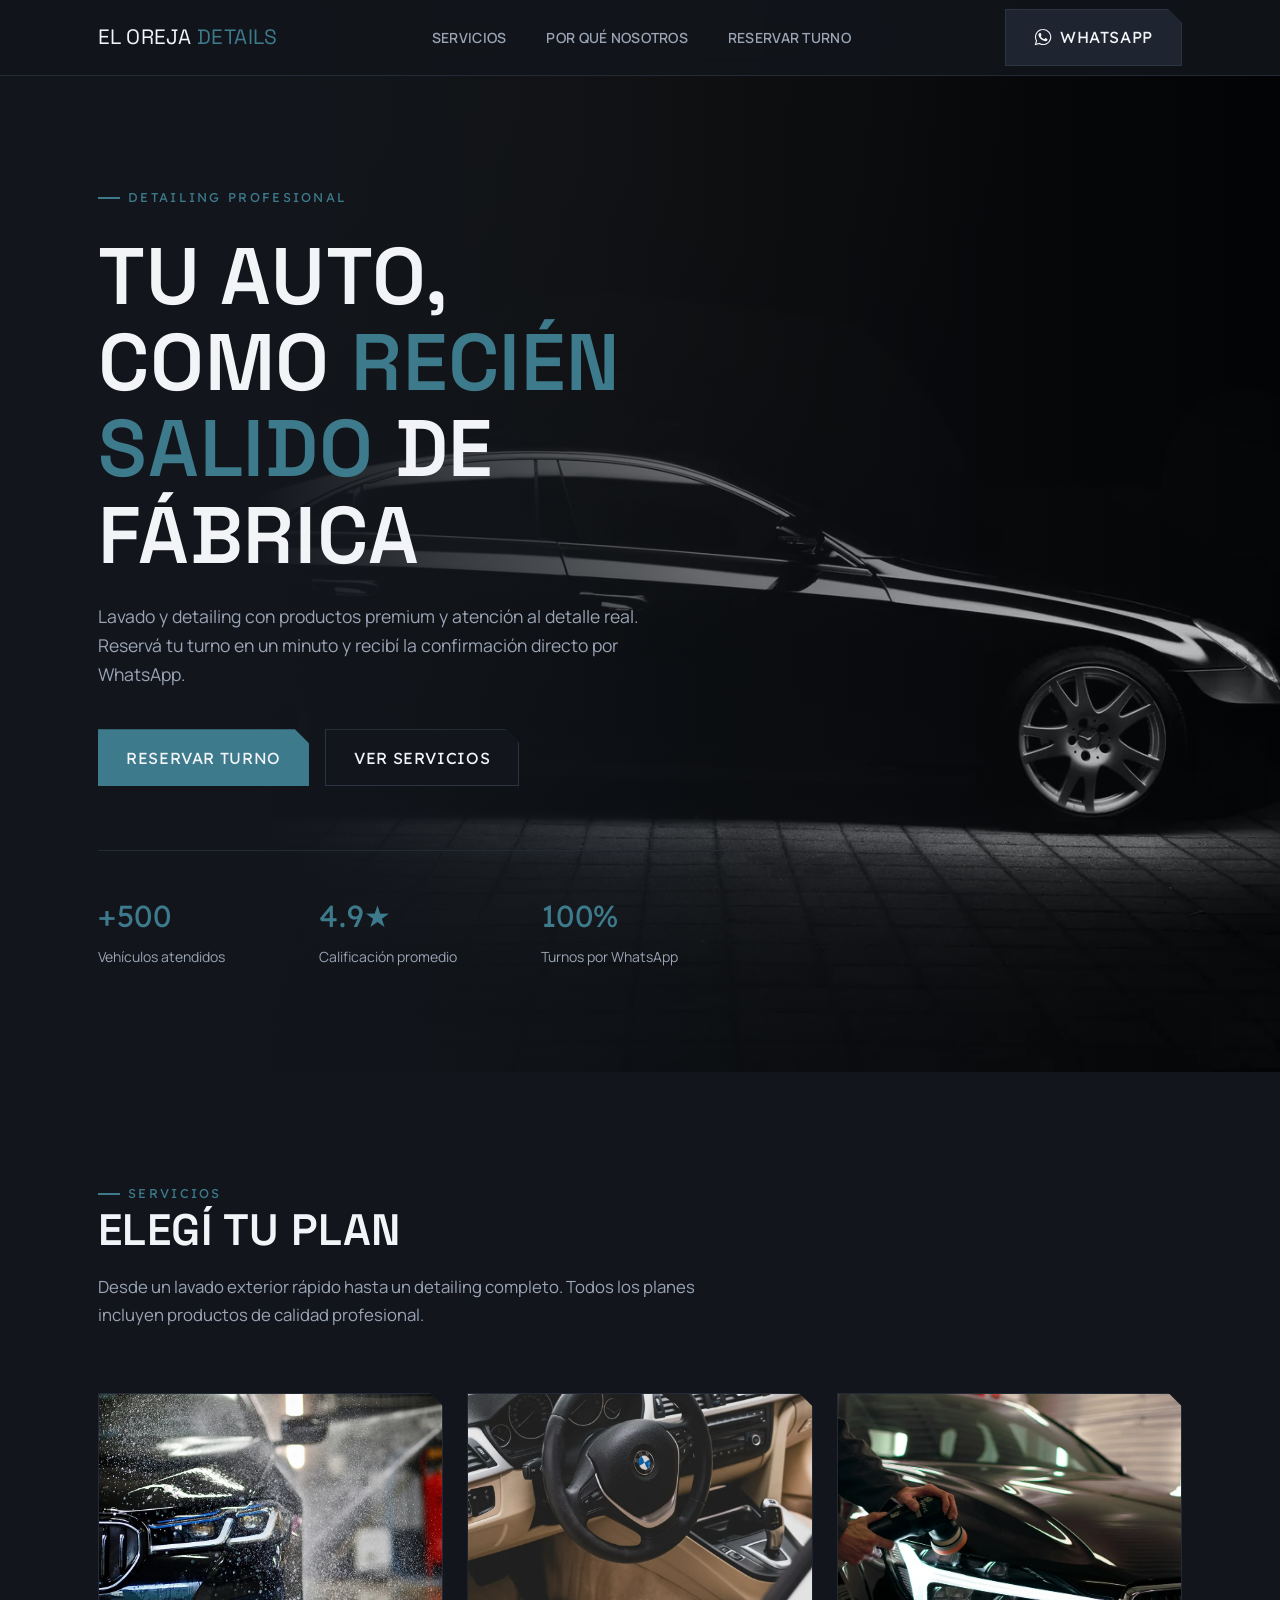
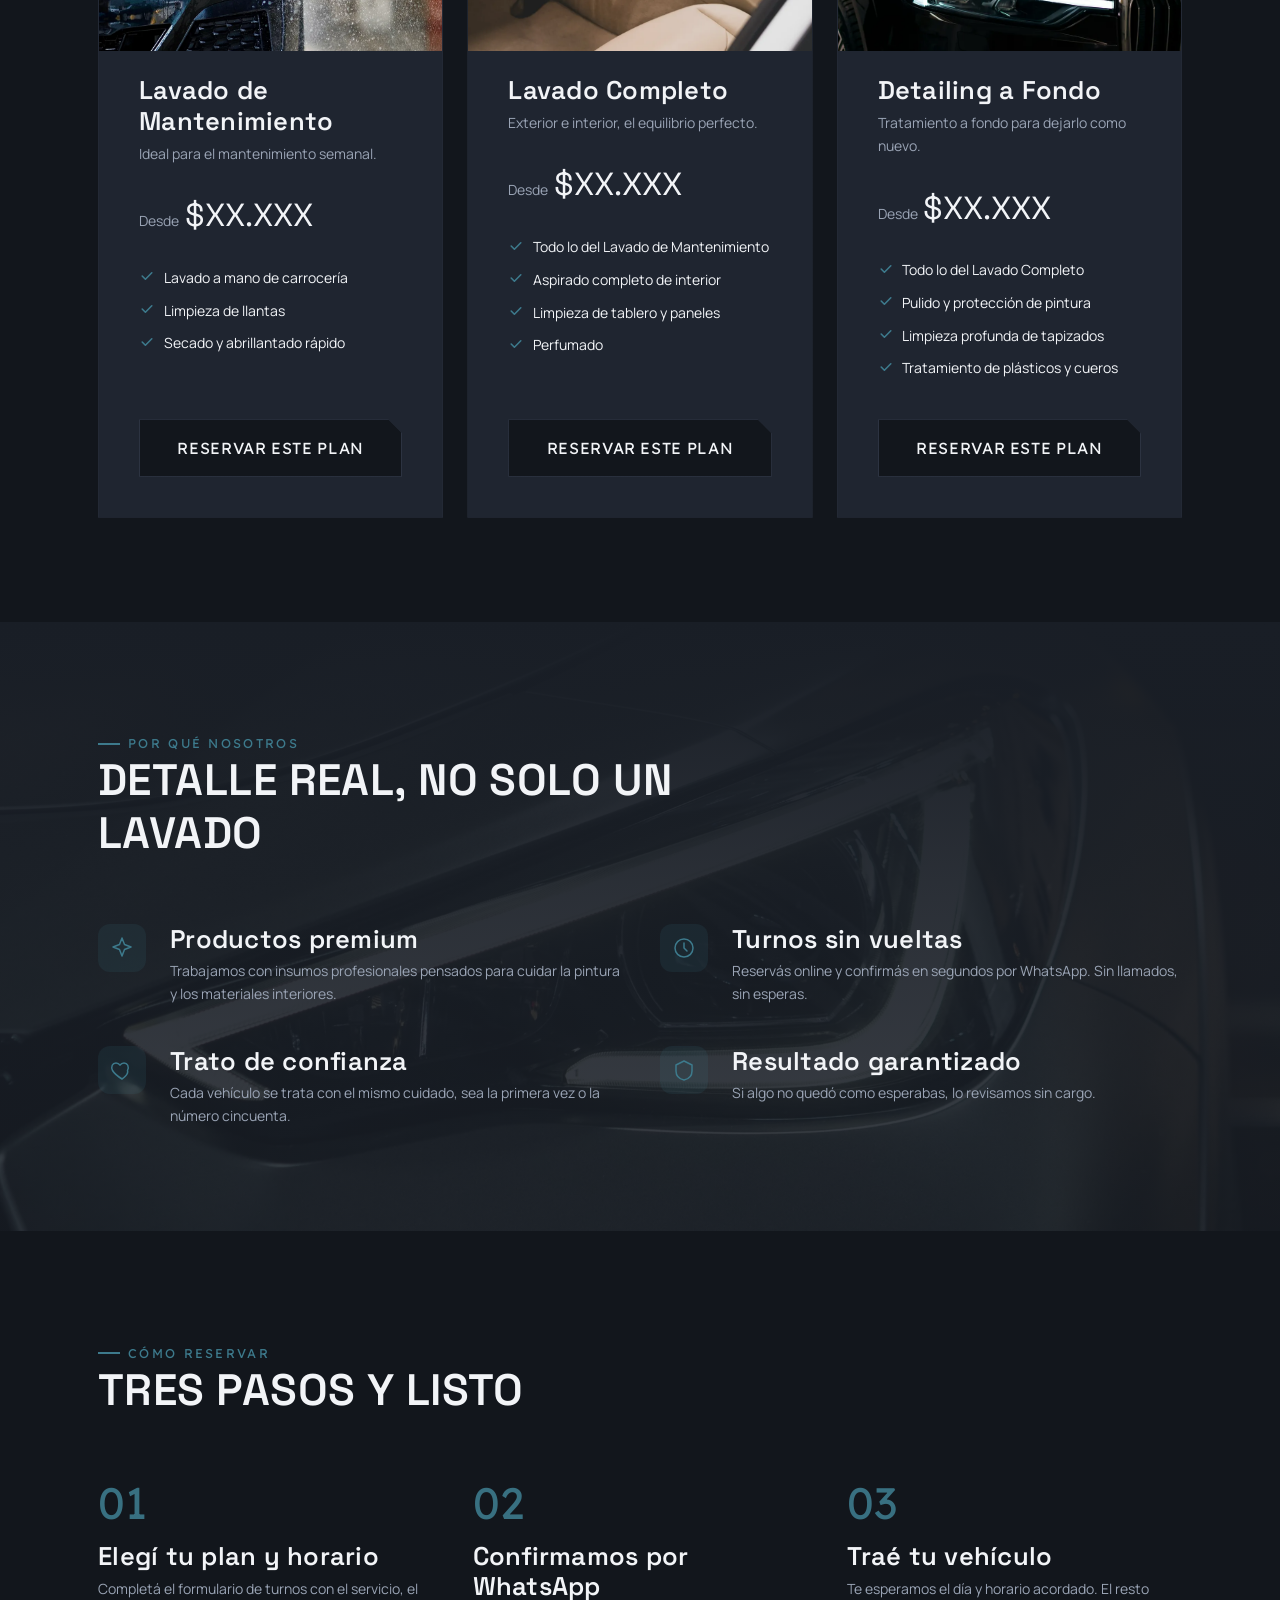
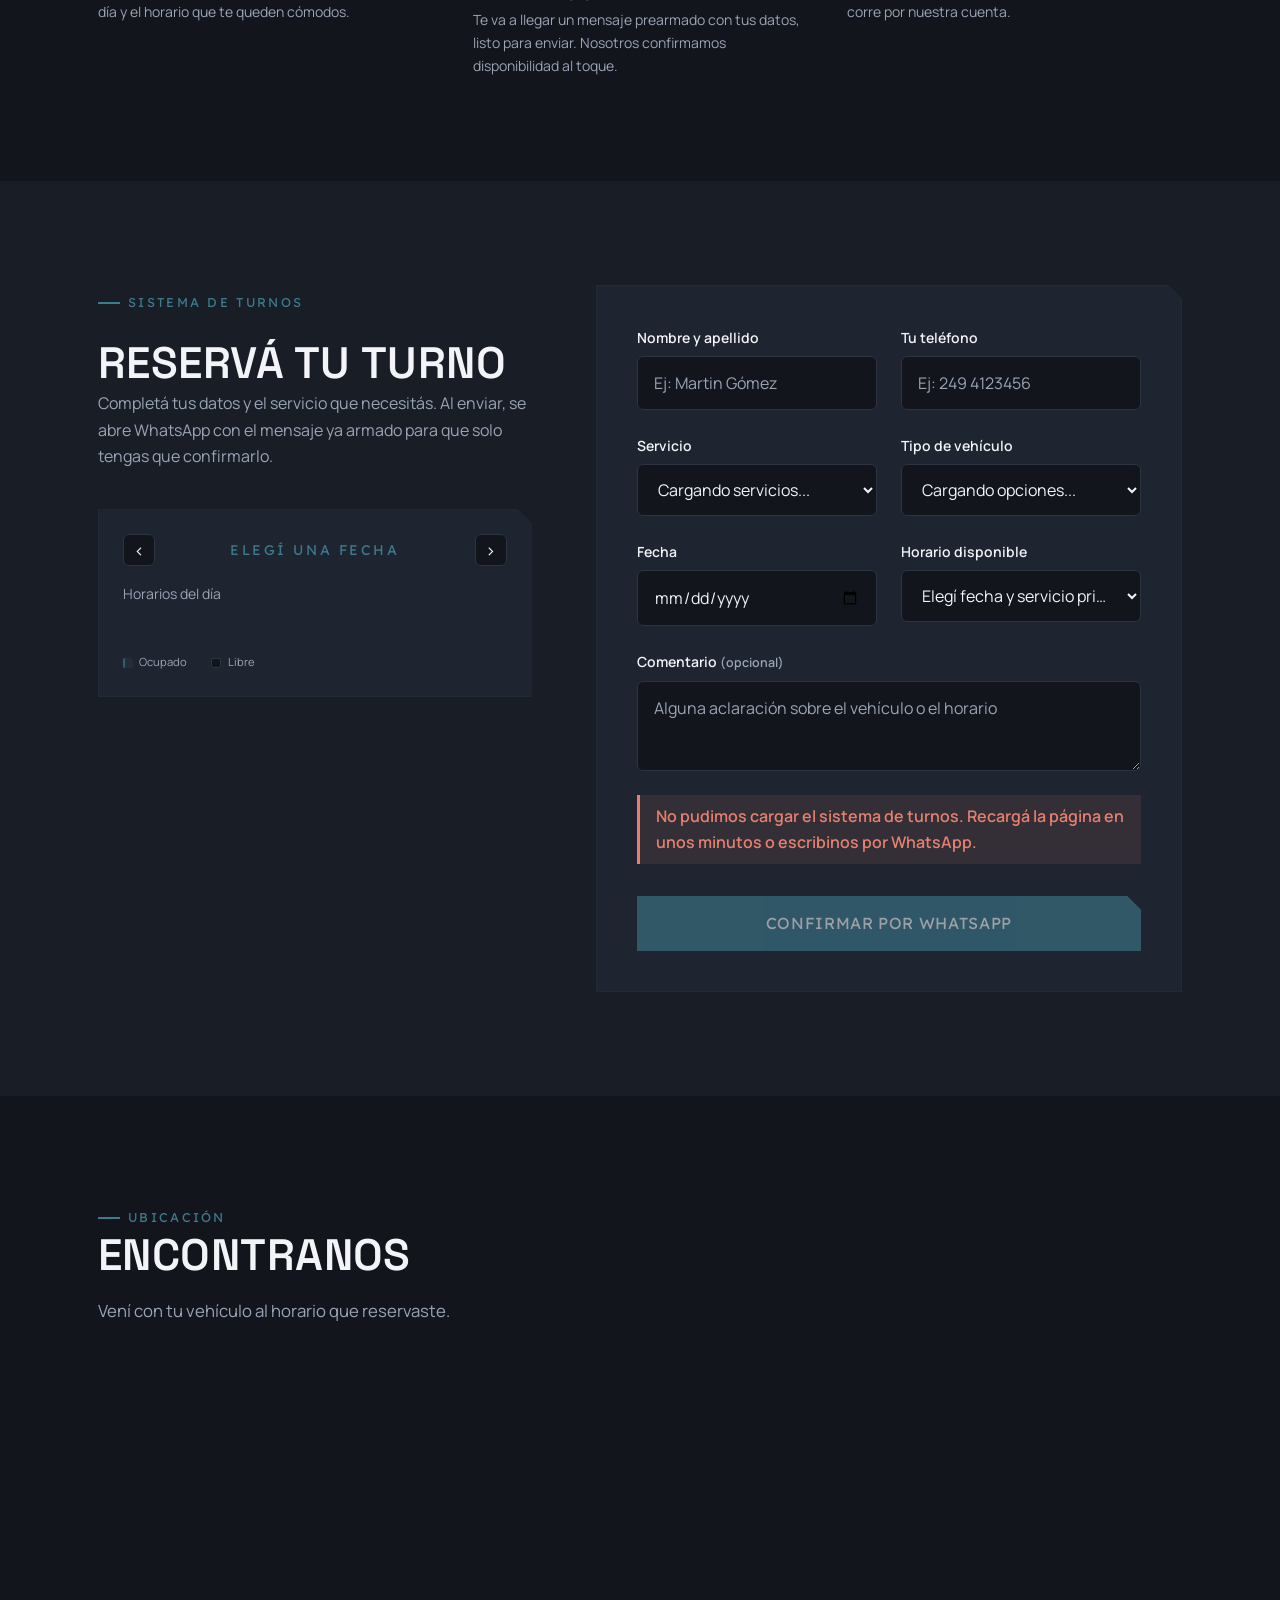
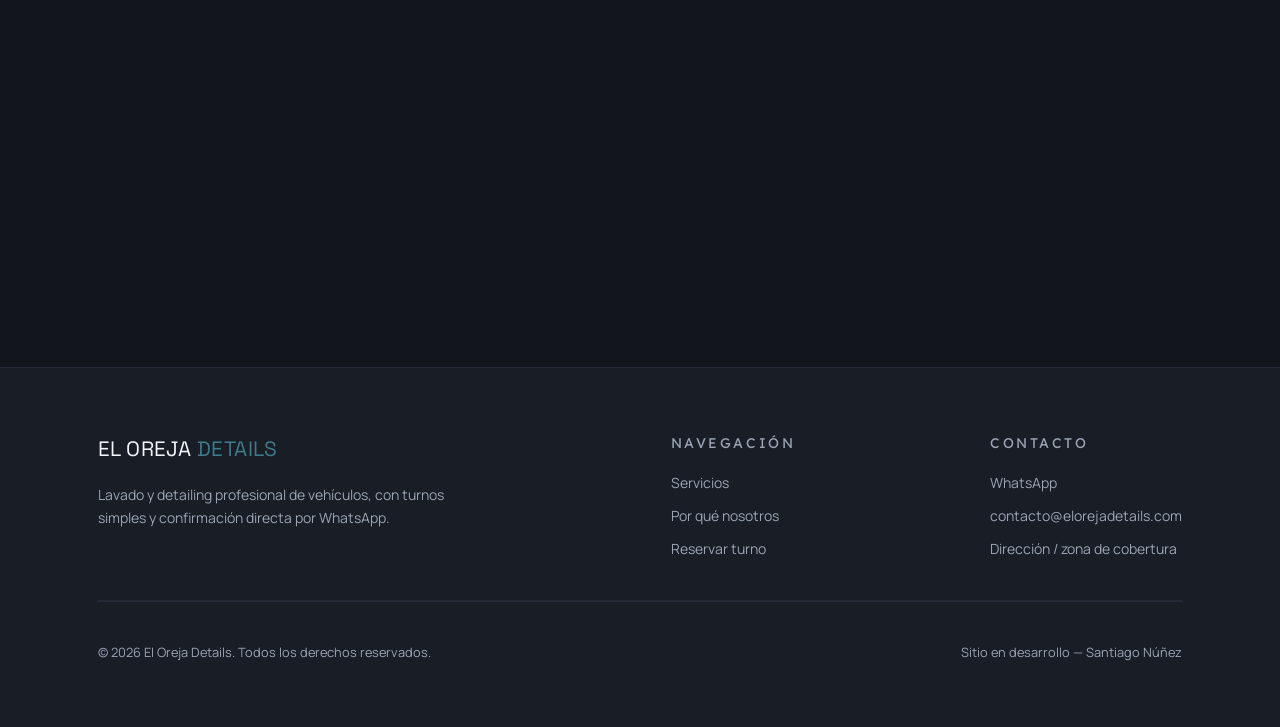
==== commit 66108f1e: "Servicios y vehículos del formulario cargados desde GET /configuracion" ====
--- a/index.html
+++ b/index.html
@@ -5,6 +5,29 @@
   <meta name="viewport" content="width=device-width, initial-scale=1.0" />
   <title>El Oreja Details | Detailing y lavado de vehículos</title>
   <meta name="description" content="Lavado y detailing profesional de vehículos. Reservá tu turno online y confirmalo al instante por WhatsApp." />
+
+  <!-- Favicon: el .ico es para la pestaña del navegador, el .png grande para Android
+       y el apple-touch-icon para cuando lo guardan en la pantalla de inicio del iPhone.
+       Son provisorios ("OD"): cuando Santi me pase su logo, reemplazo los archivos con los mismos nombres. -->
+  <link rel="icon" href="favicon.ico" sizes="48x48" />
+  <link rel="icon" href="favicon.png" type="image/png" sizes="192x192" />
+  <link rel="apple-touch-icon" href="apple-touch-icon.png" />
+
+  <!-- Open Graph: lo que muestran WhatsApp, Instagram o Facebook cuando comparten el link.
+       Ojo: og:image y og:url tienen que ser URLs completas (con https://), no rutas relativas,
+       porque las lee el servidor de WhatsApp, no mi página. Si cambia el dominio, actualizo estas dos.
+       Ojo 2: WhatsApp guarda la vista previa en caché; si cambio la imagen, puede tardar en verse la nueva. -->
+  <meta property="og:type" content="website" />
+  <meta property="og:locale" content="es_AR" />
+  <meta property="og:site_name" content="El Oreja Details" />
+  <meta property="og:title" content="El Oreja Details | Detailing y lavado de vehículos" />
+  <meta property="og:description" content="Lavado y detailing profesional de vehículos. Reservá tu turno online y confirmalo al instante por WhatsApp." />
+  <meta property="og:url" content="https://gerovilche.github.io/El-Oreja-Details/" />
+  <meta property="og:image" content="https://gerovilche.github.io/El-Oreja-Details/img/og-image.jpg" />
+  <meta property="og:image:width" content="1200" />
+  <meta property="og:image:height" content="630" />
+  <meta property="og:image:alt" content="El Oreja Details: lavado y detailing de vehículos" />
+  <meta name="twitter:card" content="summary_large_image" />
 
   <!-- Tipografías: Space Grotesk (títulos), Manrope (texto) y Lexend (botones, etiquetas y números).
        Si las cambio, también tengo que actualizar las variables --font-* en css/01-variables.css -->
@@ -42,11 +65,27 @@
         <span>EL OREJA</span><span class="logo__mark">DETAILS</span>
       </a>
 
-      <nav class="nav" aria-label="Navegación principal">
+      <!-- Botón del menú hamburguesa: solo se ve en celulares y tablets (lo maneja js/menu.js).
+           aria-expanded le avisa a los lectores de pantalla si el menú está abierto o cerrado -->
+      <button type="button" class="nav-toggle" id="navToggle" aria-expanded="false" aria-controls="menuPrincipal" aria-label="Abrir menú">
+        <span class="nav-toggle__linea"></span>
+        <span class="nav-toggle__linea"></span>
+        <span class="nav-toggle__linea"></span>
+      </button>
+
+      <nav class="nav" id="menuPrincipal" aria-label="Navegación principal">
         <ul class="nav__list">
           <li><a class="nav__link" href="#servicios">Servicios</a></li>
           <li><a class="nav__link" href="#porque-nosotros">Por qué nosotros</a></li>
           <li><a class="nav__link" href="#turnos">Reservar turno</a></li>
+          <!-- WhatsApp dentro del menú: solo en mobile (en pantallas grandes está el botón de la derecha).
+               TODO: el número es el mismo que el del botón de abajo; cuando llegue el real, cambiar los dos -->
+          <li class="nav__item--whatsapp">
+            <a class="btn btn--whatsapp btn--block" href="https://wa.me/5490000000000" target="_blank" rel="noopener">
+              <svg viewBox="0 0 24 24" fill="none" aria-hidden="true"><path d="M17.5 14.4c-.3-.1-1.7-.8-2-1-.3-.1-.5-.1-.7.1-.2.3-.7 1-.9 1.2-.2.2-.3.2-.6.1-.3-.1-1.3-.5-2.4-1.5-.9-.8-1.5-1.8-1.7-2.1-.2-.3 0-.5.1-.6.1-.1.3-.3.4-.5.1-.1.2-.3.3-.4.1-.2 0-.4 0-.5-.1-.1-.7-1.6-.9-2.2-.2-.5-.5-.5-.7-.5h-.6c-.2 0-.5.1-.8.4-.3.3-1 1-1 2.4s1.1 2.8 1.2 3c.1.2 2.1 3.2 5.1 4.5.7.3 1.3.5 1.7.6.7.2 1.4.2 1.9.1.6-.1 1.7-.7 1.9-1.3.2-.7.2-1.2.2-1.3-.1-.1-.3-.2-.6-.3z" fill="currentColor"/><path d="M12 2a10 10 0 0 0-8.6 15L2 22l5.2-1.4A10 10 0 1 0 12 2z" stroke="currentColor" stroke-width="1.5"/></svg>
+              <span class="btn__label">Escribinos por WhatsApp</span>
+            </a>
+          </li>
         </ul>
       </nav>
 
@@ -316,19 +355,15 @@
             <div class="field">
               <label for="servicio">Servicio</label>
               <select id="servicio" name="servicio" required>
-                <option value="" selected disabled>Elegí un plan</option>
-                <option value="Lavado de Mantenimiento">Lavado de Mantenimiento</option>
-                <option value="Lavado Completo">Lavado Completo</option>
-                <option value="Detailing a Fondo">Detailing a Fondo</option>
+                <!-- Las opciones las carga js/turnos.js desde el backend (GET /configuracion) -->
+                <option value="" selected disabled>Cargando servicios...</option>
               </select>
             </div>
             <div class="field">
               <label for="vehiculo">Tipo de vehículo</label>
               <select id="vehiculo" name="vehiculo" required>
-                <option value="" selected disabled>Elegí una opción</option>
-                <option value="Auto">Auto</option>
-                <option value="Camioneta / SUV">Camioneta / SUV</option>
-                <option value="Moto">Moto</option>
+                <!-- Las opciones las carga js/turnos.js desde el backend (GET /configuracion) -->
+                <option value="" selected disabled>Cargando opciones...</option>
               </select>
             </div>
           </div>
@@ -460,6 +495,8 @@
     </div>
   </footer>
 
+    <script src="js/config.js"></script>
+    <script src="js/menu.js"></script>
     <script src="js/turnos.js"></script>
 
 </body>
--- a/css/04-components.css
+++ b/css/04-components.css
@@ -159,3 +159,16 @@
   resize: vertical;
   min-height: 90px;
 }
+
+/* Autocompletado del navegador: Chrome/Edge pintan de celeste los campos que completan solos
+   y eso rompe el diseño oscuro. No dejan cambiar ese fondo directamente, así que lo tapo con
+   una sombra interna del color del input y fuerzo el color del texto. */
+.field input:-webkit-autofill,
+.field input:-webkit-autofill:hover,
+.field input:-webkit-autofill:focus,
+.field textarea:-webkit-autofill,
+.field select:-webkit-autofill {
+  -webkit-box-shadow: 0 0 0 1000px var(--color-bg) inset;
+  -webkit-text-fill-color: var(--color-text);
+  caret-color: var(--color-text);
+}
--- a/css/05-header.css
+++ b/css/05-header.css
@@ -29,6 +29,8 @@
   display: flex;
   align-items: baseline;
   gap: 0.35rem;
+  flex-shrink: 0;      /* que el logo no se achique cuando falta espacio... */
+  white-space: nowrap; /* ...ni se parta en dos líneas */
   font-family: var(--font-display);
   font-size: 1.3rem;
   letter-spacing: 0.02em;
@@ -39,17 +41,75 @@
   color: var(--color-accent);
 }
 
+/* --------------------------------------------------------------------------
+   MENÚ
+   Mobile primero: en celulares y tablets (menos de 860px) el header muestra solo el logo
+   y el botón hamburguesa. Al tocarlo, js/menu.js le agrega la clase .header--menu-abierto
+   al header y el menú se despliega debajo, con los links uno abajo del otro y WhatsApp al final.
+   Desde 860px el menú vuelve a ser la fila de links de siempre y el botón desaparece.
+   -------------------------------------------------------------------------- */
+
+/* Botón hamburguesa: tres rayitas que se convierten en una X cuando el menú está abierto */
+.nav-toggle {
+  display: flex;
+  flex-direction: column;
+  justify-content: center;
+  gap: 5px;
+  width: 44px;  /* 44px: tamaño mínimo cómodo para tocar con el dedo */
+  height: 44px;
+  padding: 0 10px;
+  border: 1px solid var(--color-border);
+  border-radius: var(--radius-sm);
+}
+
+.nav-toggle__linea {
+  display: block;
+  height: 2px;
+  background-color: var(--color-text);
+  border-radius: 2px;
+  transition: transform var(--transition-base), opacity var(--transition-fast);
+}
+
+.header--menu-abierto .nav-toggle__linea:nth-child(1) {
+  transform: translateY(7px) rotate(45deg);
+}
+
+.header--menu-abierto .nav-toggle__linea:nth-child(2) {
+  opacity: 0;
+}
+
+.header--menu-abierto .nav-toggle__linea:nth-child(3) {
+  transform: translateY(-7px) rotate(-45deg);
+}
+
+/* El menú en mobile: oculto hasta que se abre, y cuando se abre aparece pegado
+   debajo del header (el header es fixed, así que "absolute" se ubica respecto a él) */
 .nav {
   display: none;
 }
 
+.header--menu-abierto .nav {
+  display: block;
+  position: absolute;
+  top: var(--header-height);
+  inset-inline: 0;
+  background-color: var(--color-bg);
+  border-bottom: 1px solid var(--color-border-soft);
+  padding-bottom: var(--space-md);
+}
+
 .nav__list {
   display: flex;
-  align-items: center;
-  gap: var(--space-lg);
+  flex-direction: column;
 }
 
+/* inline-block / block + padding: toda la caja del link es clickeable (antes, si el texto
+   bajaba a dos líneas, el espacio entre las líneas no respondía al mouse) */
 .nav__link {
+  display: block;
+  padding: 1rem var(--content-padding);
+  border-top: 1px solid var(--color-border-soft);
+  white-space: nowrap;
   font-size: var(--fs-small);
   font-weight: 600;
   letter-spacing: 0.02em;
@@ -62,21 +122,60 @@
   color: var(--color-text);
 }
 
-.header__actions {
-  display: flex;
-  align-items: center;
-  gap: var(--space-sm);
+/* WhatsApp dentro del menú mobile: un botón al final de la lista */
+.nav__item--whatsapp {
+  padding: var(--space-md) var(--content-padding) 0;
 }
 
-/* En mobile ocultamos el texto del botón de WhatsApp del header y dejamos
-   sólo el ícono, para no competir con el CTA principal del hero */
-.header__actions .btn--whatsapp .btn__label {
+/* En mobile, el WhatsApp del header se esconde (vive dentro del menú) */
+.header__actions {
   display: none;
 }
 
 @media (min-width: 860px) {
-  .nav {
+  /* Desde acá el menú es la fila de links normal: chau hamburguesa */
+  .nav-toggle,
+  .nav__item--whatsapp {
+    display: none;
+  }
+
+  .nav,
+  .header--menu-abierto .nav {
     display: block;
+    position: static;
+    padding: 0;
+    border: 0;
+    background: none;
+  }
+
+  .nav__list {
+    flex-direction: row;
+    align-items: center;
+    gap: var(--space-md);
+  }
+
+  .nav__link {
+    display: inline-block;
+    padding: 0.5rem 0;
+    border-top: 0;
+  }
+
+  .header__actions {
+    display: flex;
+    align-items: center;
+    gap: var(--space-sm);
+  }
+
+  /* Entre 860 y 1100px el espacio es justo: el botón de WhatsApp muestra solo el ícono */
+  .header__actions .btn--whatsapp .btn__label {
+    display: none;
+  }
+}
+
+/* Desde 1100px entra todo, con el texto "WhatsApp" incluido */
+@media (min-width: 1100px) {
+  .nav__list {
+    gap: var(--space-lg);
   }
 
   .header__actions .btn--whatsapp .btn__label {
--- a/css/07-servicios.css
+++ b/css/07-servicios.css
@@ -13,6 +13,7 @@
   display: flex;
   flex-direction: column;
   position: relative;
+  min-width: 0; /* que la tarjeta pueda achicarse dentro de la grilla */
   transition: transform var(--transition-fast), background var(--transition-fast);
 }
 
@@ -67,6 +68,13 @@
   color: var(--color-text);
 }
 
+/* .btn tiene white-space: nowrap; con 3 columnas angostas, "Reservar este plan" no entraba
+   y empujaba la tarjeta afuera de la pantalla. Acá dejo que el texto baje de línea. */
+.plan-card .btn {
+  white-space: normal;
+  text-align: center;
+}
+
 .plan-card__features svg {
   width: 16px;
   height: 16px;
@@ -77,13 +85,13 @@
 
 @media (min-width: 700px) {
   .plans {
-    grid-template-columns: repeat(2, 1fr);
+    grid-template-columns: repeat(2, minmax(0, 1fr));
   }
 }
 
 @media (min-width: 1000px) {
   .plans {
-    grid-template-columns: repeat(3, 1fr);
+    grid-template-columns: repeat(3, minmax(0, 1fr));
   }
 }
  .plan-card__image {
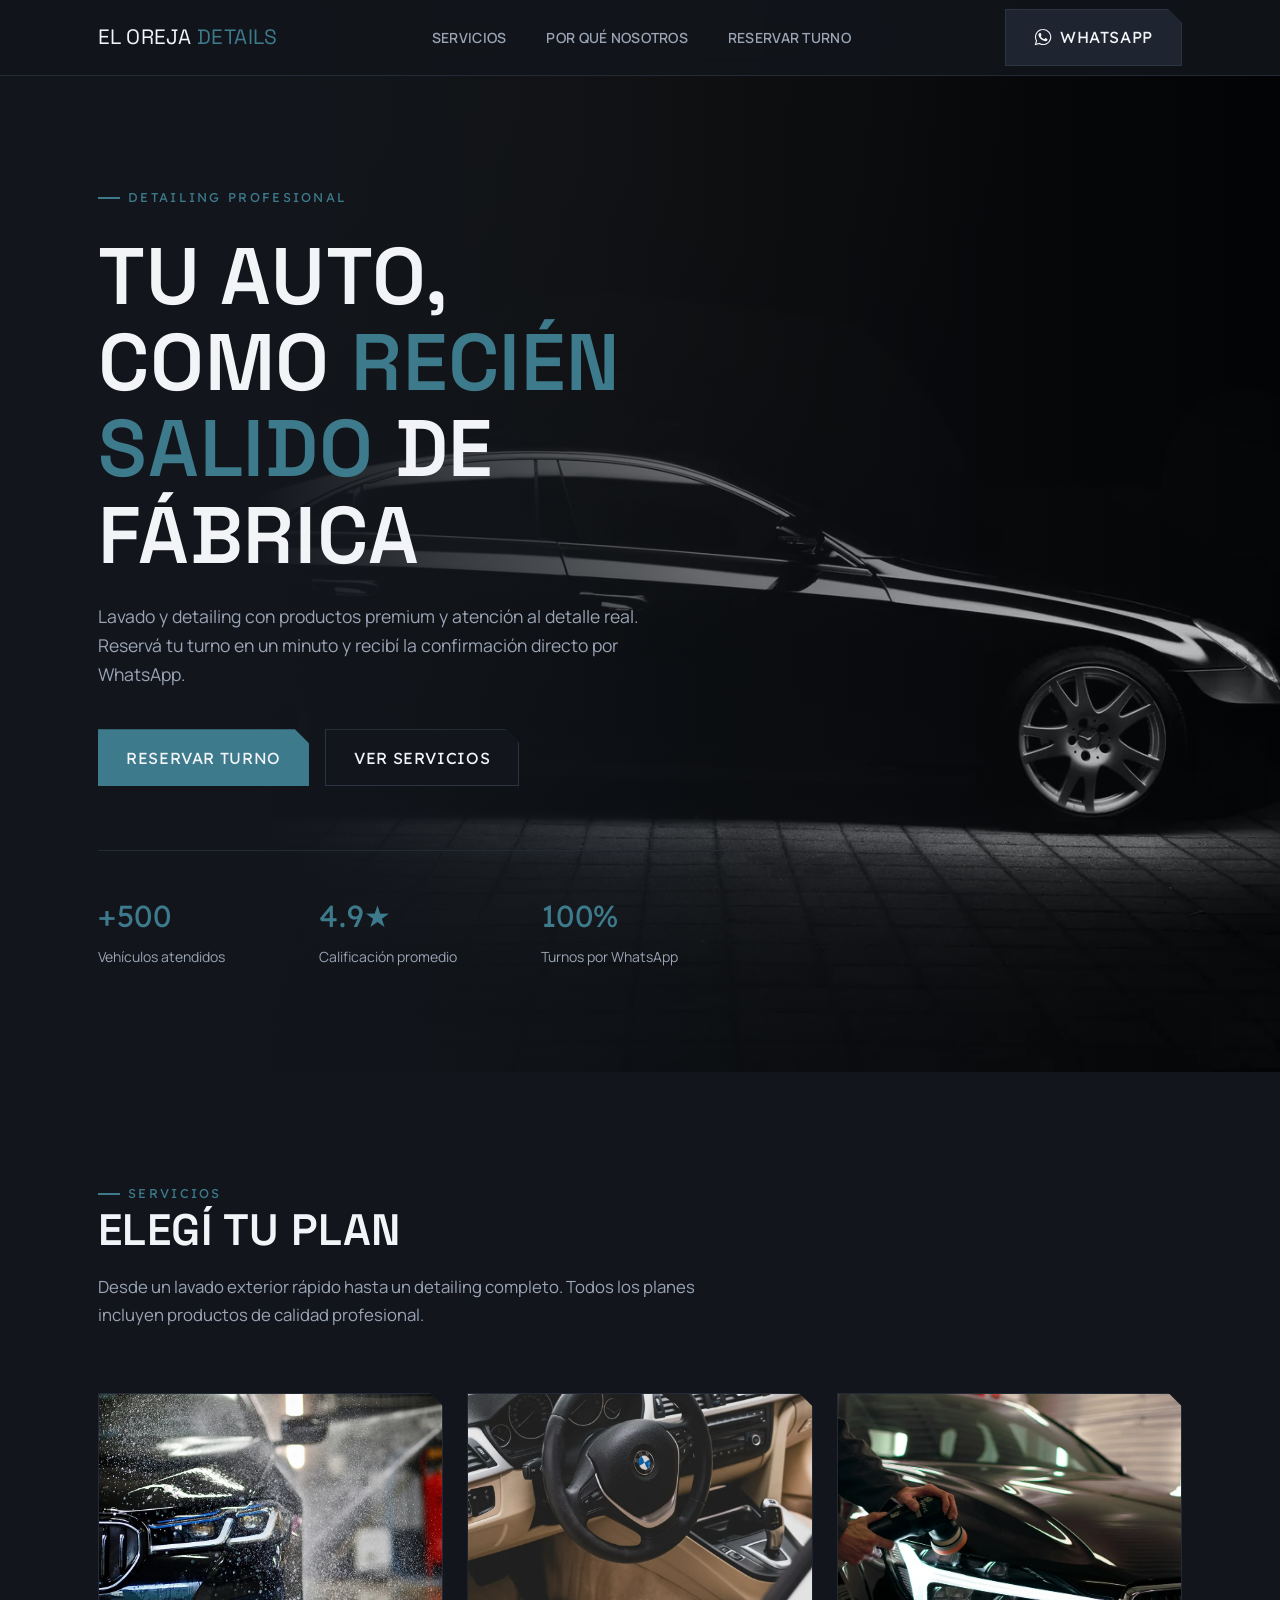
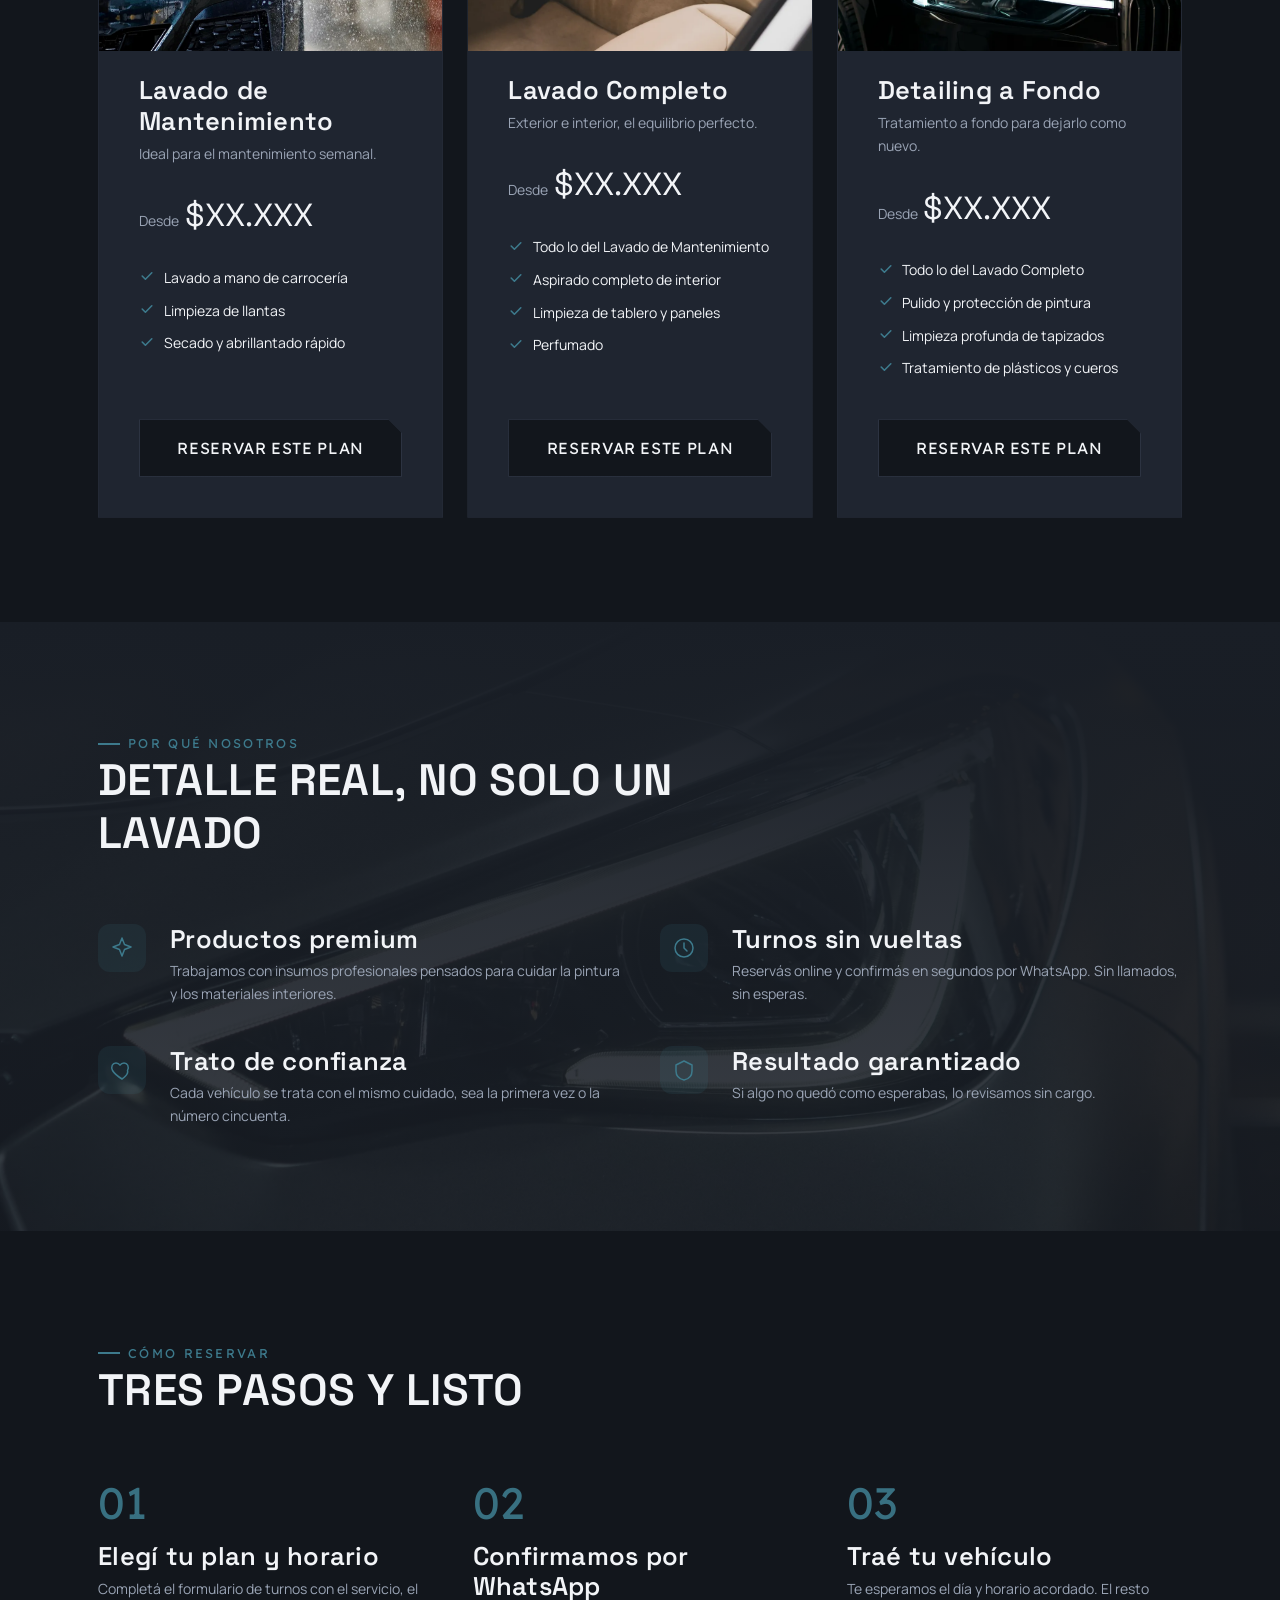
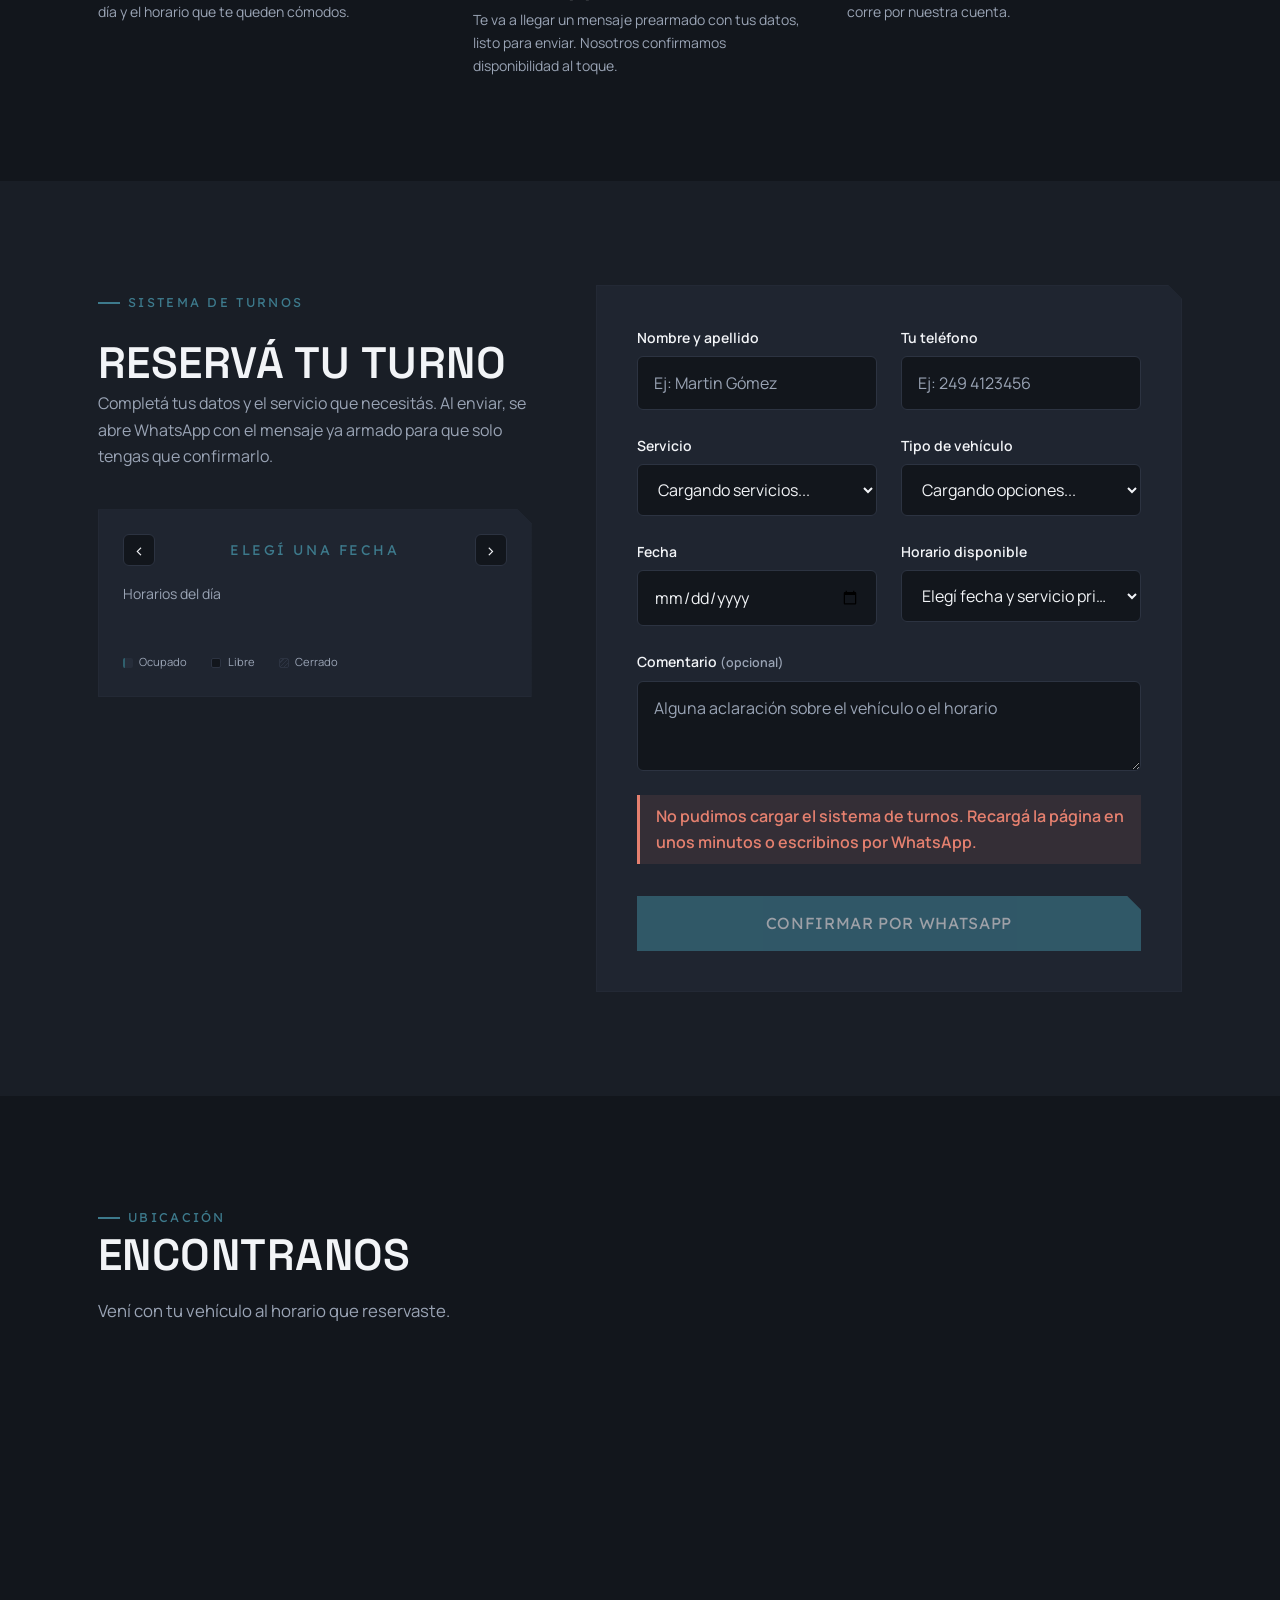
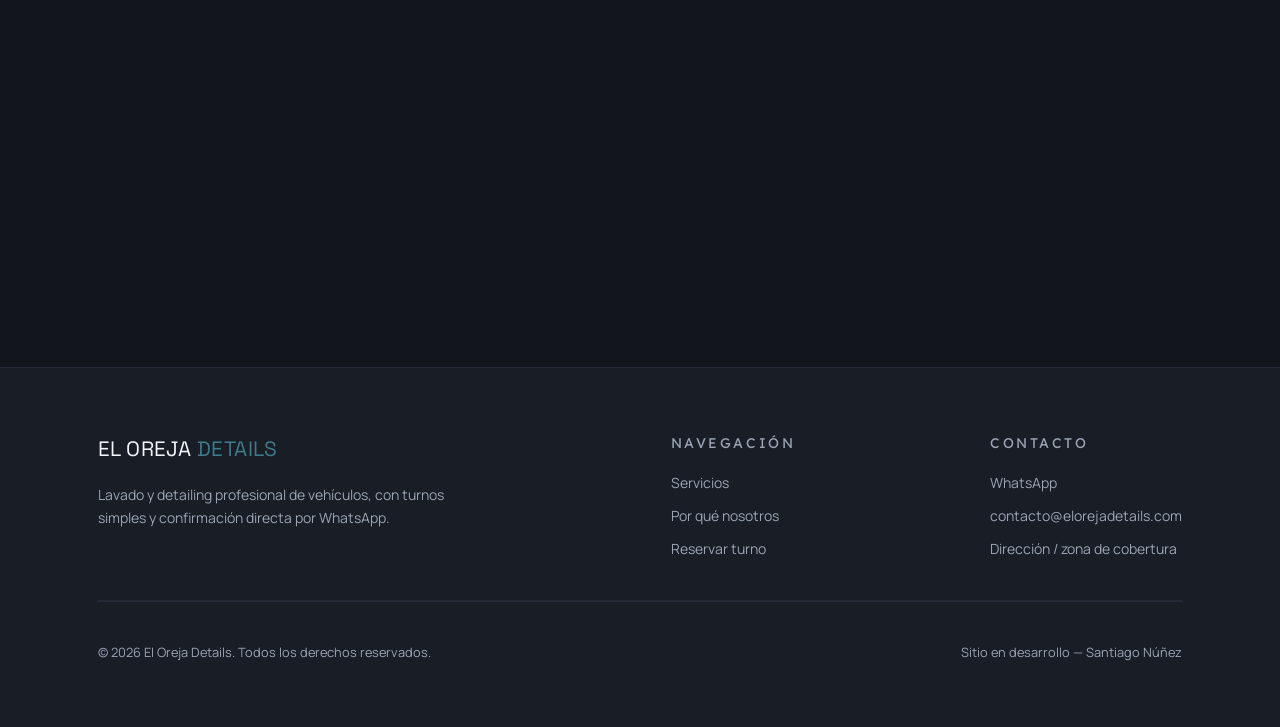
==== commit b21f147e: "Horario por día en el calendario visual: días cerrados, horario cortado y arranque en el primer día " ====
--- a/index.html
+++ b/index.html
@@ -313,6 +313,7 @@
             <div class="day-schedule__legend">
               <span><i class="day-schedule__swatch day-schedule__swatch--busy"></i>Ocupado</span>
               <span><i class="day-schedule__swatch day-schedule__swatch--free"></i>Libre</span>
+              <span><i class="day-schedule__swatch day-schedule__swatch--closed"></i>Cerrado</span>
             </div>
           </div>
         </div>
--- a/css/15-day-schedule.css
+++ b/css/15-day-schedule.css
@@ -135,4 +135,36 @@
 .day-schedule__swatch--free {
   background-color: var(--color-bg);
   border: 1px solid var(--color-border);
+}
+
+/* Horas en que no se atiende ese día (antes de abrir, mediodía de un horario cortado,
+   después de cerrar, o el día entero si está cerrado). Las hago rayadas para que no
+   se confundan con "Ocupado". Ojo: este modificador va junto con .day-schedule__block,
+   que es el que da el position: absolute. */
+.day-schedule__block--cerrado {
+  background: repeating-linear-gradient(135deg, transparent 0 6px, var(--color-border-soft) 6px 9px);
+  border-left: none;
+}
+
+/* Cartel "Cerrado" centrado en el calendario los días que no se abre */
+.day-schedule__cerrado-texto {
+  position: absolute;
+  top: 50%;
+  left: 50%;
+  transform: translate(-50%, -50%);
+  margin: 0;
+  padding: 0.3rem 0.9rem;
+  background-color: var(--color-bg);
+  border: 1px solid var(--color-border);
+  border-radius: var(--radius-sm);
+  font-family: var(--font-utility);
+  font-size: var(--fs-small);
+  letter-spacing: var(--ls-eyebrow);
+  text-transform: uppercase;
+  color: var(--color-text-muted);
+}
+
+.day-schedule__swatch--closed {
+  background: repeating-linear-gradient(135deg, transparent 0 2px, var(--color-border) 2px 3px);
+  border: 1px solid var(--color-border);
 }
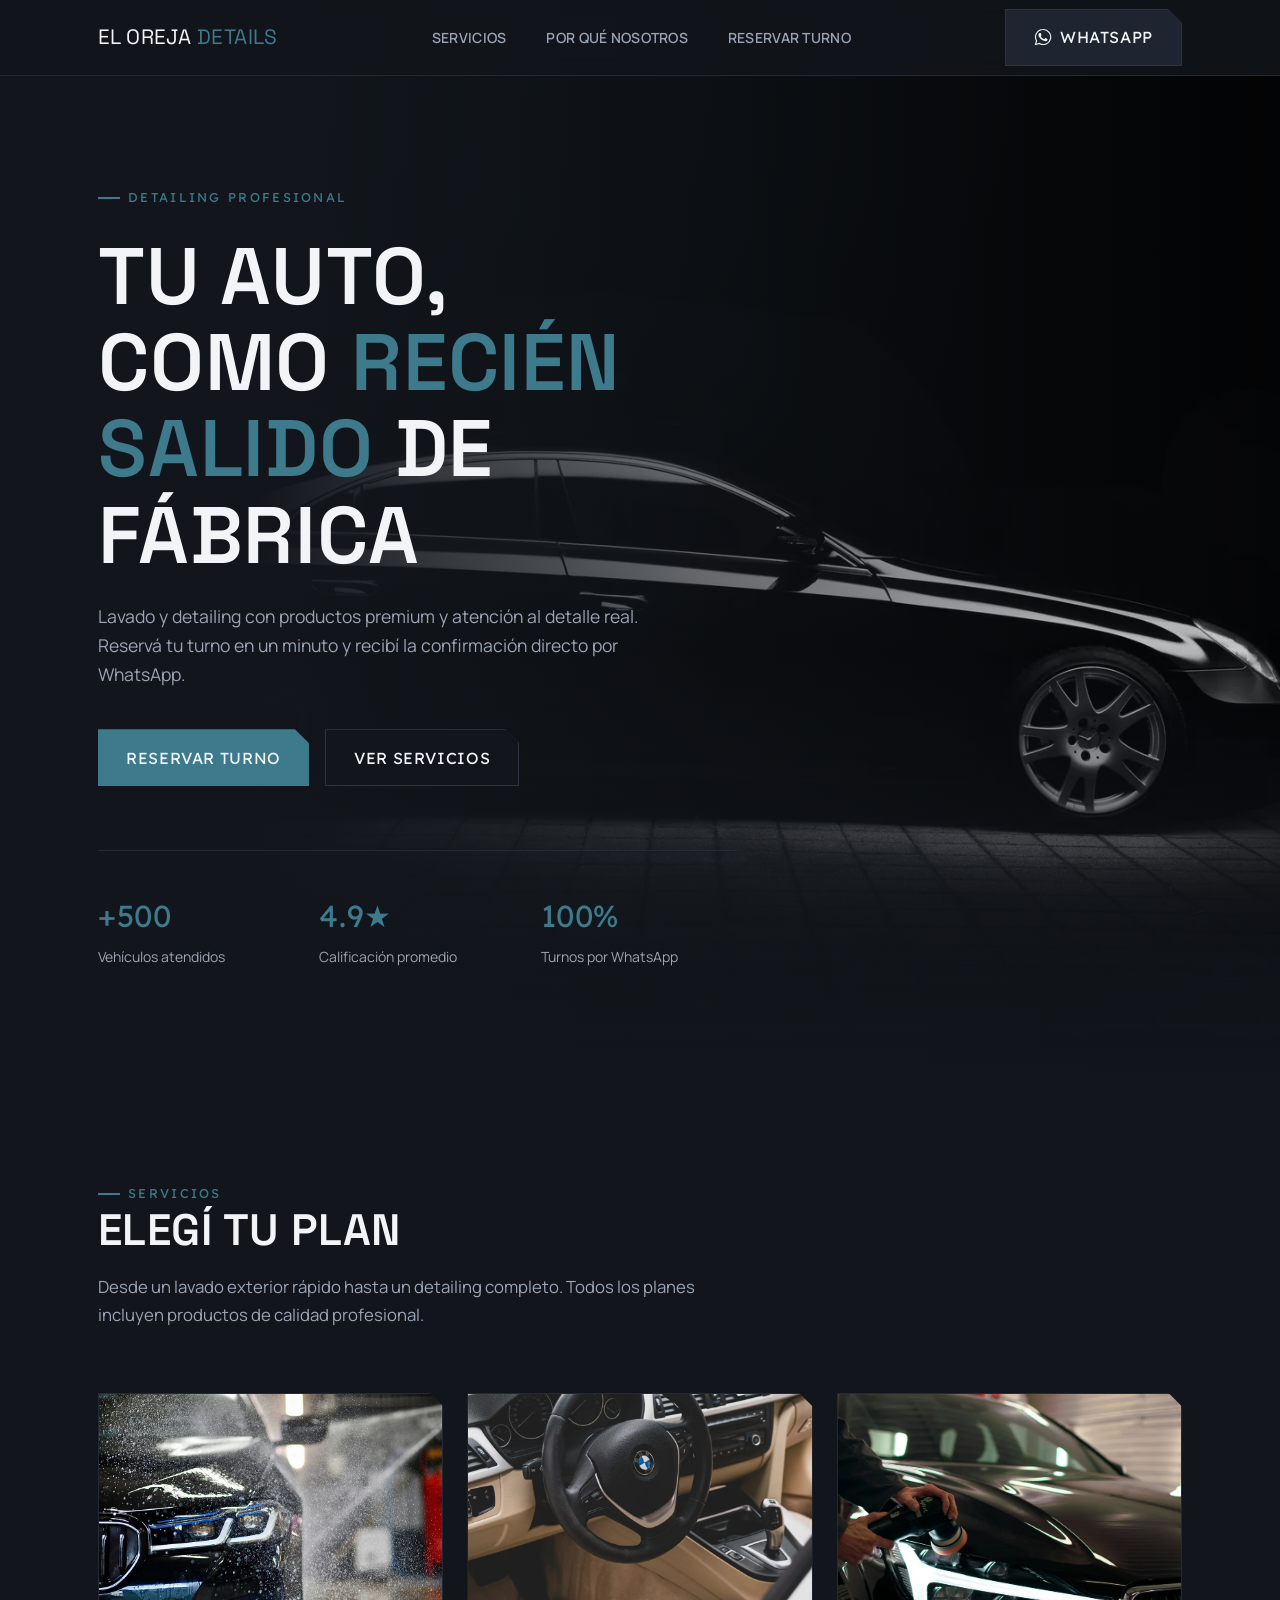
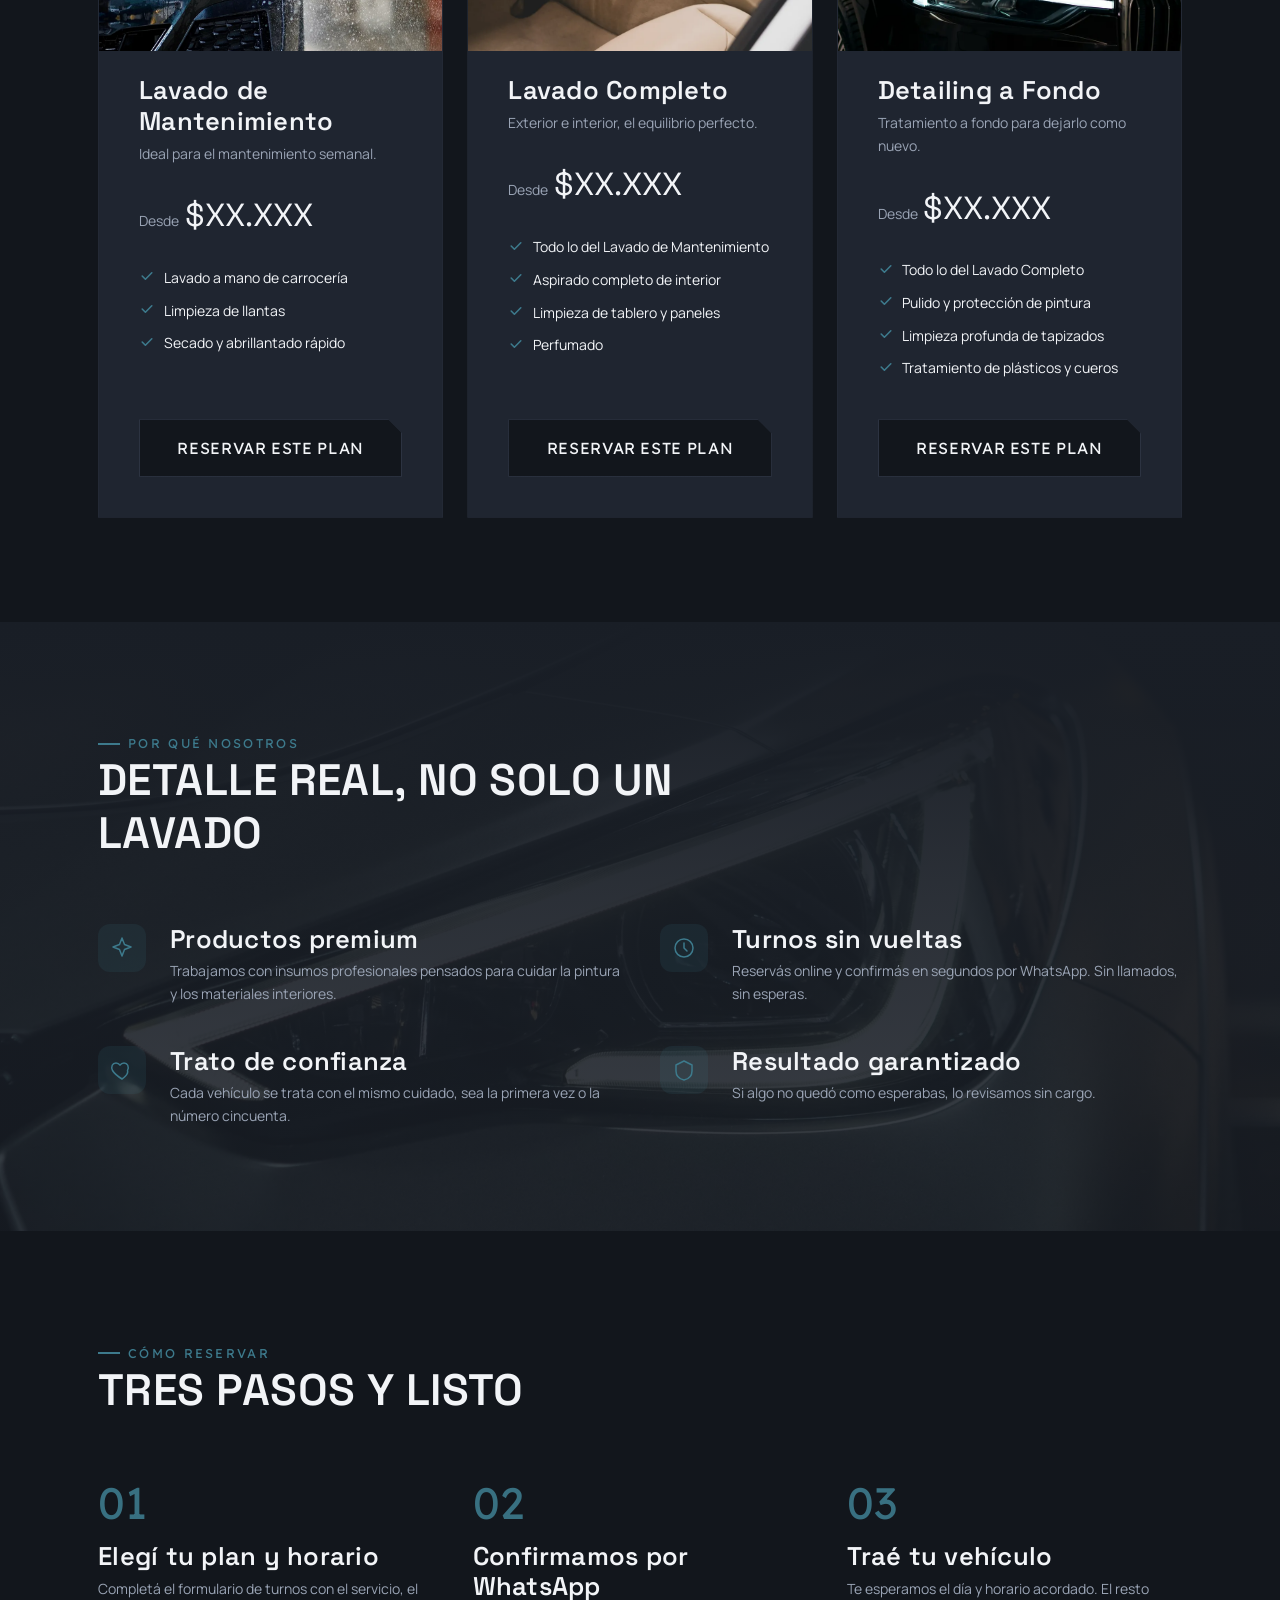
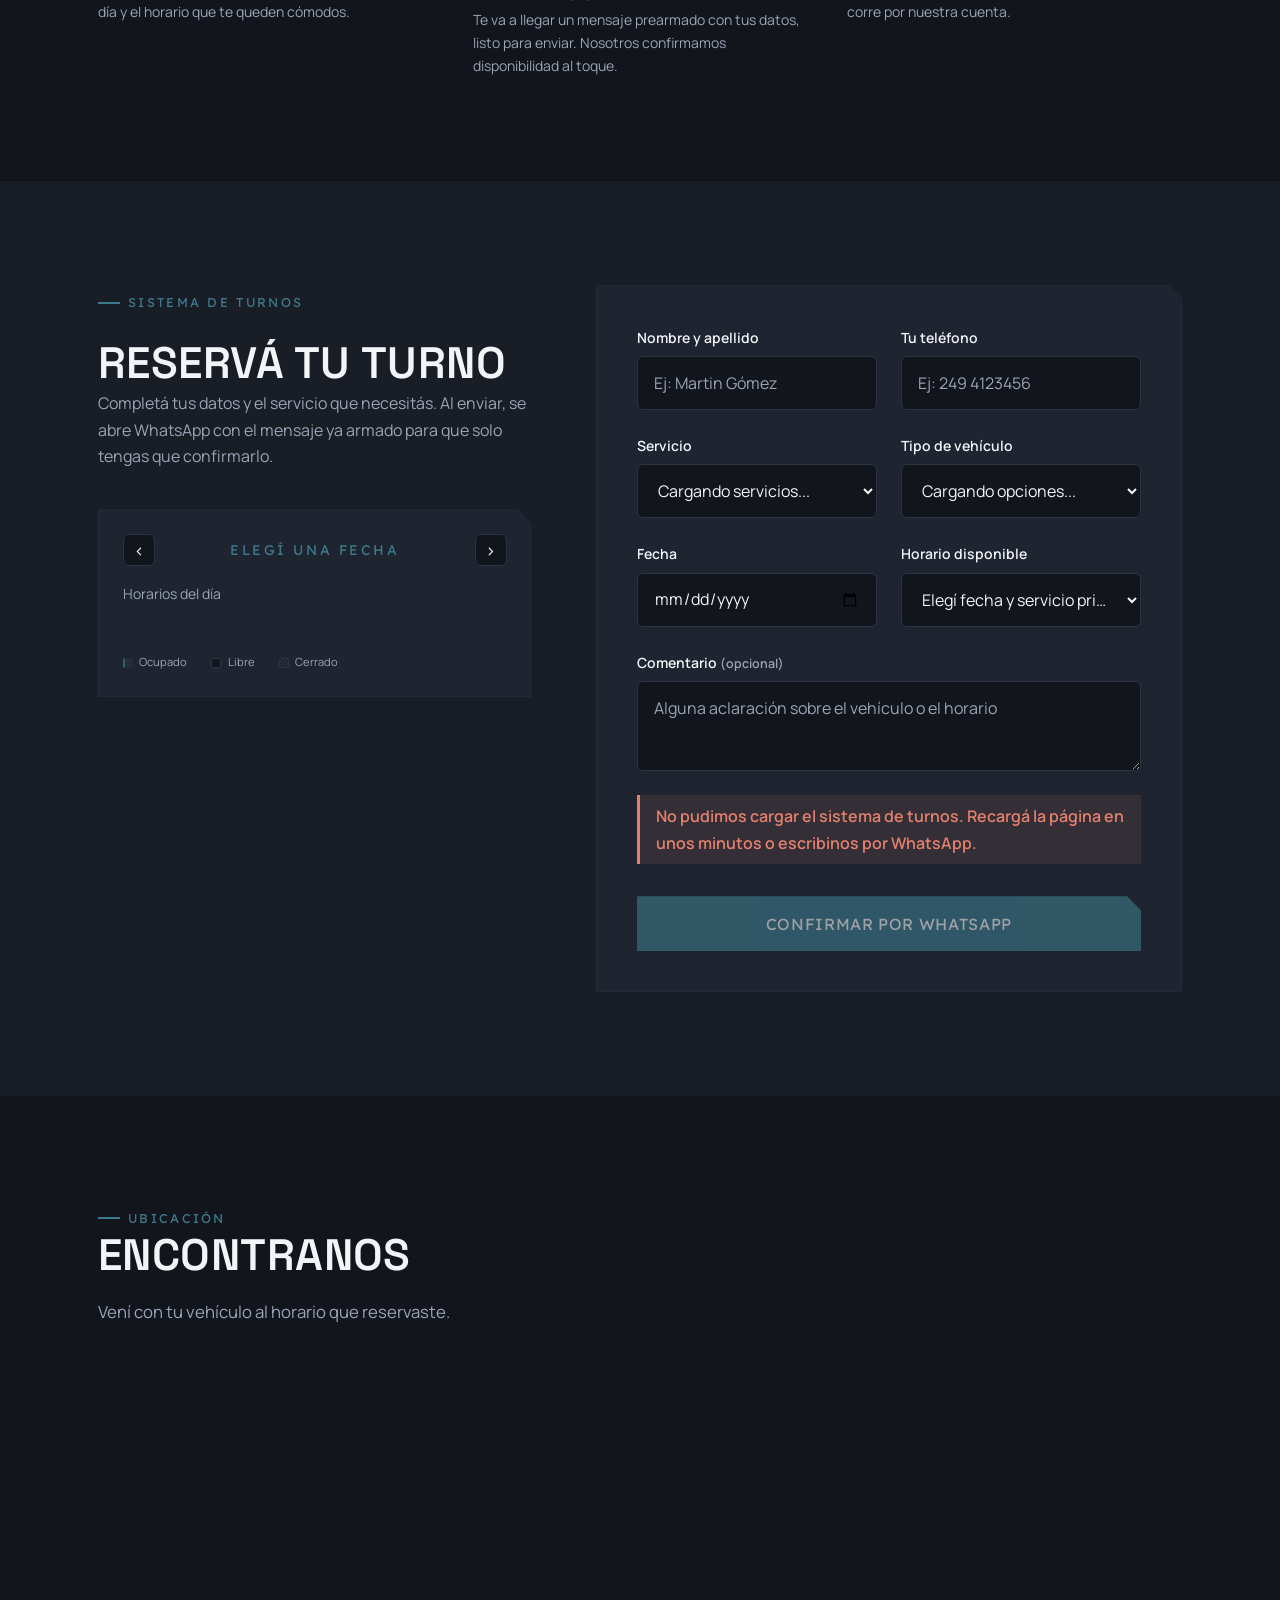
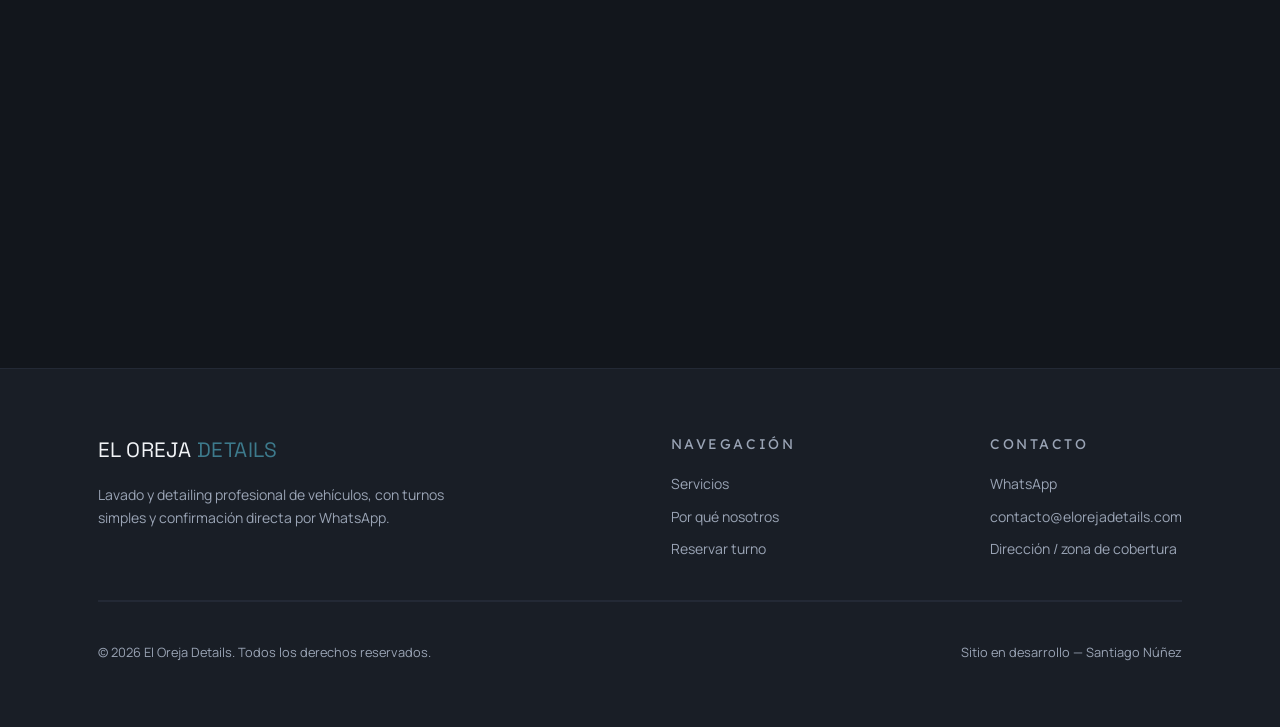
==== commit e64dff47: "Validación del formilario con el estilo del sitio y aviso de día bloqueado en la tarjeta" ====
--- a/index.html
+++ b/index.html
@@ -55,6 +55,7 @@
   <link rel="stylesheet" href="css/13-utilities.css" />
   <link rel="stylesheet" href="css/14-location.css" />
   <link rel="stylesheet" href="css/15-day-schedule.css">
+  <link rel="stylesheet" href="css/17-tarjeta-turno.css" />
 </head>
 <body>
 
@@ -327,7 +328,11 @@
           Ojo: las validaciones de acá (required, pattern) son solo una ayuda para el
           usuario; las que valen de verdad están en el backend.
         -->
-        <form class="card booking-form" action="#" method="get">
+        <!-- novalidate: apago los carteles nativos del navegador; los errores los muestra js/turnos.js debajo de cada campo -->
+        <form class="card booking-form" action="#" method="get" novalidate>
+          <!-- Aviso para volver a abrir la tarjeta del último turno si cerraron el modal (lo arma js/turnos.js) -->
+          <p class="booking-aviso" id="avisoUltimoTurno" hidden></p>
+
           <div class="booking-form__row">
             <div class="field">
               <label for="nombre">Nombre y apellido</label>
@@ -336,6 +341,7 @@
                 id="nombre" 
                 name="nombre" 
                 placeholder="Ej: Martin Gómez" 
+                autocomplete="name"
                 required />
             </div>
             <div class="field">
@@ -345,8 +351,7 @@
                 id="telefono"
                 name="telefono"
                 placeholder="Ej: 249 4123456"
-                pattern="[0-9 ]{6,15}"
-                title="Solo números (podés incluir espacios), entre 6 y 15 dígitos"
+                autocomplete="tel"
                 required
                 />
             </div>
@@ -395,17 +400,19 @@
           </button>
         </form>
 
-        <!-- Panel que reemplaza al formulario después de reservar (se muestra desde js/turnos.js) -->
-        <div class="card booking-exito" id="reservaExito" hidden>
-          <h3 class="booking-exito__titulo" id="reservaExitoTitulo" tabindex="-1">¡Turno reservado!</h3>
-          <p class="booking-exito__resumen" id="reservaResumen"></p>
-          <p>Último paso: enviá el mensaje por WhatsApp. Ahí también te queda guardado el link para ver o cancelar tu turno.</p>
-          <div class="booking-exito__acciones">
-            <a href="#" class="btn btn--primary btn--block" id="btnIrWhatsapp">Enviar por WhatsApp</a>
-            <a href="#" class="btn btn--ghost btn--block" id="btnVerTurno" target="_blank" rel="noopener">Ver o cancelar mi turno</a>
-          </div>
-          <button type="button" class="booking-exito__otro" id="btnOtroTurno">Reservar otro turno</button>
-        </div>
+        <!-- Modal con la tarjeta del turno, apenas se reserva (lo abre js/turnos.js con showModal()).
+             <dialog> resuelve solo varias cosas: oscurece y bloquea lo de atrás, cierra con Escape y
+             maneja el foco del teclado. Se cierra solo con la X o Escape (no tocando afuera, a propósito:
+             en el celu es fácil tocar afuera sin querer antes de mandar el WhatsApp).
+             La tarjeta de adentro la dibuja js/tarjeta-turno.js (la misma que cancelar.html). -->
+        <dialog class="modal-turno" id="modalTurno" aria-label="Tu turno">
+          <div class="card tarjeta-turno modal-turno__contenido">
+            <button type="button" class="modal-turno__cerrar" id="cerrarModalTurno" aria-label="Cerrar">
+              <svg viewBox="0 0 24 24" aria-hidden="true"><path d="M6 6l12 12M18 6L6 18" /></svg>
+            </button>
+            <div id="tarjetaTurnoModal"></div>
+          </div>
+        </dialog>
 
       </div>
     </section>
@@ -498,7 +505,8 @@
 
     <script src="js/config.js"></script>
     <script src="js/menu.js"></script>
-    <script src="js/turnos.js"></script>
+    <!-- turnos.js es un módulo: importa la tarjeta compartida (js/tarjeta-turno.js) -->
+    <script type="module" src="js/turnos.js"></script>
 
 </body>
 </html>
--- a/css/01-variables.css
+++ b/css/01-variables.css
@@ -35,6 +35,13 @@
   --color-accent-dim: #2f5f6d;
   --color-accent-soft: rgba(61, 122, 140, 0.12);
   --color-accent-soft-strong: rgba(61, 122, 140, 0.22);
+
+  /* Brillos del hero (el barrido de luz animado y el resplandor de la esquina).
+     Antes estaban escritos en ámbar adentro de 06-hero.css (restos de la paleta vieja "taller
+     nocturno"); ahora salen del acento. Cuando llegue la marca de Santi, cambiarlos acá. */
+  --color-brillo-suave: rgba(79, 151, 171, 0.07);  /* bordes del barrido */
+  --color-brillo: rgba(111, 178, 196, 0.12);       /* centro del barrido */
+  --color-resplandor: rgba(61, 122, 140, 0.14);    /* resplandor de la esquina superior */
 
   /* Utilidad */
   --color-success: #4caf6d;
--- a/css/04-components.css
+++ b/css/04-components.css
@@ -132,6 +132,15 @@
   transition: border-color var(--transition-fast);
 }
 
+/* Mismo alto para todos los campos de una línea. Sin esto cada navegador les da el suyo:
+   el <select> quedaba más bajo (~50px) que los inputs de texto (54px) y el de fecha (56px, por el
+   ícono del calendario), y en las filas de a dos se notaba el desnivel.
+   Con box-sizing: border-box (del reset), este alto ya incluye el padding y el borde. */
+.field input,
+.field select {
+  height: 3.375rem; /* 54px */
+}
+
 .field select {
   white-space: nowrap;
   overflow: hidden;
@@ -153,6 +162,24 @@
 .field select:focus,
 .field textarea:focus {
   border-color: var(--color-accent);
+}
+
+/* Campo con error (js/turnos.js le pone aria-invalid="true"): borde rojo.
+   Uso el atributo de accesibilidad como selector: así el estilo y lo que anuncia el lector de pantalla
+   nunca se desincronizan. Va después del :focus para que el borde siga rojo mientras lo corrige. */
+.field input[aria-invalid="true"],
+.field select[aria-invalid="true"] {
+  border-color: var(--color-error);
+}
+
+/* Mensaje de error debajo del campo */
+.field__error {
+  font-size: 0.8rem;
+  color: var(--color-error);
+}
+
+.field__error[hidden] {
+  display: none;
 }
 
 .field textarea {
--- a/css/06-hero.css
+++ b/css/06-hero.css
@@ -24,6 +24,17 @@
   object-position: center;
 }
 
+/* Final del hero: la foto y el barrido de luz se desvanecen hacia abajo en vez de cortar en
+   línea recta contra la sección de Servicios.
+   mask-image usa un degradado como "máscara": donde es negro el elemento se ve, donde es
+   transparente desaparece. Así se desvanecen la foto Y la animación juntas, y lo que queda
+   abajo es el fondo del hero, que es del mismo color que Servicios (--color-bg): no se nota la unión. */
+.hero__bg,
+.hero__sheen {
+  -webkit-mask-image: linear-gradient(to bottom, #000 60%, transparent 100%); /* Safari todavía lo pide con prefijo */
+  mask-image: linear-gradient(to bottom, #000 60%, transparent 100%);
+}
+
 @media (max-width: 700px) {
   .hero__bg {
     object-position: center 30%;
@@ -35,9 +46,11 @@
   inset: 0;
   z-index: 1;
   pointer-events: none;
+  /* color-mix mezcla el color de fondo con transparente: es el mismo oscurecido de antes, pero
+     sale de --color-bg (antes estaba escrito a mano como rgba(18, 22, 28, ...)) y cambia con la paleta */
   background:
-    linear-gradient(90deg, var(--color-bg) 20%, rgba(18, 22, 28, 0.6) 55%, rgba(18, 22, 28, 0.15) 100%),
-    radial-gradient(ellipse at 15% 0%, rgba(232, 163, 61, 0.10), transparent 55%);
+    linear-gradient(90deg, var(--color-bg) 20%, color-mix(in srgb, var(--color-bg) 60%, transparent) 55%, color-mix(in srgb, var(--color-bg) 15%, transparent) 100%),
+    radial-gradient(ellipse at 15% 0%, var(--color-resplandor), transparent 55%);
 }
 
 /* Barrido de luz — elemento de firma del diseño */
@@ -49,9 +62,9 @@
   background: linear-gradient(
     115deg,
     transparent 40%,
-    rgba(232, 163, 61, 0.06) 48%,
-    rgba(242, 177, 88, 0.1) 50%,
-    rgba(232, 163, 61, 0.06) 52%,
+    var(--color-brillo-suave) 48%,
+    var(--color-brillo) 50%,
+    var(--color-brillo-suave) 52%,
     transparent 60%
   );
   background-size: 300% 300%;
--- a/css/10-turnos.css
+++ b/css/10-turnos.css
@@ -65,57 +65,143 @@
 }
 
 /* El atributo hidden pone display: none, pero cualquier regla de CSS con display
-   (como el display: grid de arriba) le gana. Esto lo vuelve a hacer valer. */
-.booking-form[hidden],
-.booking-exito[hidden] {
+   le gana. Esto lo vuelve a hacer valer. */
+.booking-form [hidden] {
   display: none;
 }
 
-/* Panel que aparece después de reservar */
-.booking-exito {
-  display: grid;
-  gap: var(--space-sm);
-  min-width: 0;
-}
-
-/* El header es fixed: al hacer scrollIntoView, dejamos ese espacio libre arriba
-   para que el header no tape el título del panel ni el formulario */
-.booking-exito,
+/* El header es fixed: al hacer scrollIntoView, dejamos ese espacio libre arriba */
 .booking-form {
   scroll-margin-top: calc(var(--header-height) + var(--space-sm));
 }
 
-.booking-exito__titulo:focus {
-  outline: none; /* el foco es solo para lectores de pantalla, no hace falta el recuadro */
-}
-
-.booking-exito__resumen {
-  font-weight: 700;
+/* "Reservaste el viernes 30 de octubre a las 15:00 · Ver turno" (aparece al cerrar el modal) */
+.booking-aviso {
+  display: flex;
+  flex-wrap: wrap;
+  align-items: center;
+  gap: 0.25rem var(--space-xs);
+  margin-bottom: var(--space-md);
+  padding: var(--space-xs) var(--space-sm);
+  border-left: 3px solid var(--color-success);
+  background-color: var(--color-bg);
+  font-size: var(--fs-small);
   color: var(--color-text);
-}
-
-.booking-exito__acciones {
-  display: grid;
-  gap: var(--space-xs);
-  margin-top: var(--space-xs);
-}
-
-.booking-exito__acciones .btn {
-  white-space: normal; /* que el texto pueda bajar de línea en pantallas angostas */
-  text-align: center;
-}
-
-/* Tercera opción, menos importante: va como link de texto y no como otro botón */
-.booking-exito__otro {
-  justify-self: center;
-  padding: var(--space-xs);
-  color: var(--color-text-muted);
+  scroll-margin-top: calc(var(--header-height) + var(--space-sm)); /* que el header fixed no lo tape */
+}
+
+.booking-aviso button {
+  color: var(--color-accent-hover);
+  font-weight: 600;
   text-decoration: underline;
   text-underline-offset: 3px;
 }
 
-.booking-exito__otro:hover {
+/* --------------------------------------------------------------------------
+   MODAL DEL TURNO (<dialog>)
+   Celu: hoja que sube desde abajo (bottom sheet), al alcance del pulgar.
+   Desde 640px: tarjeta centrada.
+   -------------------------------------------------------------------------- */
+.modal-turno {
+  /* Le saco todo lo que el navegador le pone por defecto a un <dialog> (borde, fondo, padding)
+     y lo pego abajo de la pantalla, de lado a lado */
+  border: none;
+  padding: 0;
+  background: transparent;
+  color: inherit;
+  width: 100%;
+  max-width: 100%;
+  max-height: 92dvh; /* dvh: alto real visible en el celu (sin la barra del navegador) */
+  margin: auto 0 0;
+}
+
+/* Lo de atrás del modal: oscuro y un poco desenfocado */
+.modal-turno::backdrop {
+  background-color: rgba(8, 10, 14, 0.7);
+  backdrop-filter: blur(3px);
+}
+
+.modal-turno__contenido {
+  position: relative;
+  max-height: 92dvh;
+  overflow-y: auto; /* si la tarjeta es más alta que la pantalla (ej. reprogramando), scrollea adentro */
+  clip-path: none;  /* saco la esquina cortada de .card: en la hoja de abajo queda mejor redondeada */
+  border-radius: var(--radius-sm) var(--radius-sm) 0 0;
+  padding-top: calc(var(--space-lg) + 0.5rem); /* lugar para la X */
+}
+
+/* Mientras el modal está abierto, la página de atrás no scrollea.
+   :has() = "el body que TIENE un dialog abierto" */
+body:has(.modal-turno[open]) {
+  overflow: hidden;
+}
+
+/* La X para cerrar, arriba a la derecha */
+.modal-turno__cerrar {
+  position: absolute;
+  top: var(--space-sm);
+  right: var(--space-sm);
+  width: 2.5rem;
+  height: 2.5rem;
+  display: grid;
+  place-items: center;
+  border-radius: var(--radius-sm);
+  color: var(--color-text-muted);
+  transition: color var(--transition-fast), background-color var(--transition-fast);
+}
+
+.modal-turno__cerrar:hover {
   color: var(--color-text);
+  background-color: var(--color-surface-hover);
+}
+
+.modal-turno__cerrar svg {
+  width: 1.25rem;
+  height: 1.25rem;
+  fill: none;
+  stroke: currentColor;
+  stroke-width: 2;
+  stroke-linecap: round;
+}
+
+/* Animación de entrada: sube desde abajo (celu) */
+.modal-turno[open] {
+  animation: modal-subir 280ms cubic-bezier(0.2, 0.8, 0.2, 1);
+}
+
+.modal-turno[open]::backdrop {
+  animation: modal-fondo 280ms ease;
+}
+
+@keyframes modal-subir {
+  from { transform: translateY(100%); }
+  to   { transform: translateY(0); }
+}
+
+@keyframes modal-fondo {
+  from { opacity: 0; }
+  to   { opacity: 1; }
+}
+
+@media (min-width: 640px) {
+  .modal-turno {
+    width: min(440px, calc(100% - 2rem));
+    margin: auto; /* centrado */
+  }
+
+  .modal-turno__contenido {
+    border-radius: 0;
+    clip-path: var(--clip-chamfer, none); /* en la PC vuelve la esquina cortada de las tarjetas */
+  }
+
+  .modal-turno[open] {
+    animation-name: modal-aparecer;
+  }
+
+  @keyframes modal-aparecer {
+    from { opacity: 0; transform: translateY(12px) scale(0.98); }
+    to   { opacity: 1; transform: none; }
+  }
 }
 
 /* Mensaje de error del formulario */
--- a/css/17-tarjeta-turno.css
+++ b/css/17-tarjeta-turno.css
@@ -0,0 +1,158 @@
+/* ==========================================================================
+   TARJETA-TURNO.CSS
+   La tarjeta del turno (datos + reprogramar/cancelar). Compartida: se usa en
+   cancelar.html y en el modal que aparece en index.html después de reservar.
+   La lógica está en js/tarjeta-turno.js.
+   ========================================================================== */
+
+/* El atributo hidden pierde contra un display del CSS: lo fuerzo (mismo problema que en turnos) */
+.tarjeta-turno [hidden] {
+    display: none;
+}
+
+/* Saludo / título: el color se usa SOLO en el nombre, para que sea el único punto de color */
+.tarjeta-turno__titulo {
+    font-size: 1.6rem;
+    line-height: var(--lh-heading);
+}
+
+.tarjeta-turno__nombre {
+    color: var(--color-accent-hover);
+    overflow-wrap: anywhere; /* por si alguien pone un nombre larguísimo sin espacios */
+}
+
+.tarjeta-turno__subtitulo {
+    margin-top: 0.2rem;
+    color: var(--color-text-muted);
+}
+
+/* Datos del turno: el horario es lo que el usuario vino a verificar -> lo más grande */
+.tarjeta-turno__datos {
+    margin: var(--space-md) 0;
+    padding: var(--space-md) 0;
+    border-block: 1px solid var(--color-border-soft);
+}
+
+.tarjeta-turno__dia {
+    font-family: var(--font-display);
+    font-weight: 600;
+    font-size: 1.3rem;
+    color: var(--color-text-muted);
+}
+
+.tarjeta-turno__hora {
+    margin: 0.1rem 0 0.35rem;
+    font-family: var(--font-utility);
+    font-weight: 600;
+    font-size: 2rem;
+    line-height: 1.15;
+    letter-spacing: 0.02em;
+    color: var(--color-text);
+}
+
+.tarjeta-turno__servicio {
+    color: var(--color-text-muted);
+}
+
+/* Mensaje final (cancelado, reprogramado, error) */
+.tarjeta-turno__estado {
+    font-weight: 600;
+    margin-bottom: var(--space-md);
+}
+
+.tarjeta-turno__estado--exito {
+    color: var(--color-success);
+}
+
+.tarjeta-turno__estado--error {
+    color: var(--color-text-muted);
+}
+
+/* "Te llevamos al inicio en 10 s..." (solo en cancelar.html) */
+.tarjeta-turno__aviso {
+    margin-top: calc(-1 * var(--space-sm));
+    margin-bottom: var(--space-md);
+    font-size: var(--fs-small);
+    color: var(--color-text-muted);
+}
+
+/* Preguntas y textos de explicación ("¿Seguro que querés cancelar?") */
+.tarjeta-turno__pregunta {
+    margin-bottom: var(--space-sm);
+    color: var(--color-text-muted);
+}
+
+/* Botones apilados: .btn tiene white-space: nowrap, y dos botones lado a lado
+   en una tarjeta angosta desbordarían en el celular */
+.tarjeta-turno__botones {
+    display: flex;
+    flex-direction: column;
+    gap: var(--space-xs);
+}
+
+.tarjeta-turno__botones .btn:disabled {
+    opacity: 0.6;
+    cursor: not-allowed;
+}
+
+/* Nota chica ("Podés reprogramarlo o cancelarlo online hasta 24 h antes del turno") */
+.tarjeta-turno__nota {
+    margin-top: var(--space-sm);
+    font-size: var(--fs-small);
+    color: var(--color-text-muted);
+    text-align: center;
+}
+
+/* Acciones discretas en el modal recién reservado: "Reprogramar · Cancelar turno" como links */
+.tarjeta-turno__secundarias {
+    display: flex;
+    justify-content: center;
+    align-items: center;
+    gap: var(--space-xs);
+    margin-top: var(--space-sm);
+    color: var(--color-text-muted);
+    font-size: var(--fs-small);
+}
+
+.tarjeta-turno__link {
+    padding: var(--space-xs);
+    color: var(--color-text-muted);
+    text-decoration: underline;
+    text-underline-offset: 3px;
+    transition: color var(--transition-fast);
+}
+
+.tarjeta-turno__link:hover {
+    color: var(--color-text);
+}
+
+/* Panel de reprogramar: los campos uno debajo del otro, con aire entre ellos */
+.tarjeta-turno__reprogramar {
+    display: flex;
+    flex-direction: column;
+    gap: var(--space-sm);
+}
+
+.tarjeta-turno__reprogramar .field select:disabled {
+    opacity: 0.6;
+    cursor: not-allowed;
+}
+
+/* Error al reprogramar, con el mismo estilo que el error del formulario de reservas */
+.tarjeta-turno__error {
+    padding: 0.7rem 0.9rem;
+    border-left: 3px solid var(--color-error);
+    background-color: var(--color-error-soft);
+    color: var(--color-error);
+    font-size: var(--fs-small);
+}
+
+/* Aviso cuando Santi cerró el día del turno: destacado (borde de acento), arriba de los botones */
+.tarjeta-turno__alerta {
+    margin-bottom: var(--space-sm);
+    padding: 0.7rem 0.9rem;
+    border-left: 3px solid var(--color-accent);
+    background-color: var(--color-accent-soft);
+    color: var(--color-text);
+    font-size: var(--fs-small);
+}
